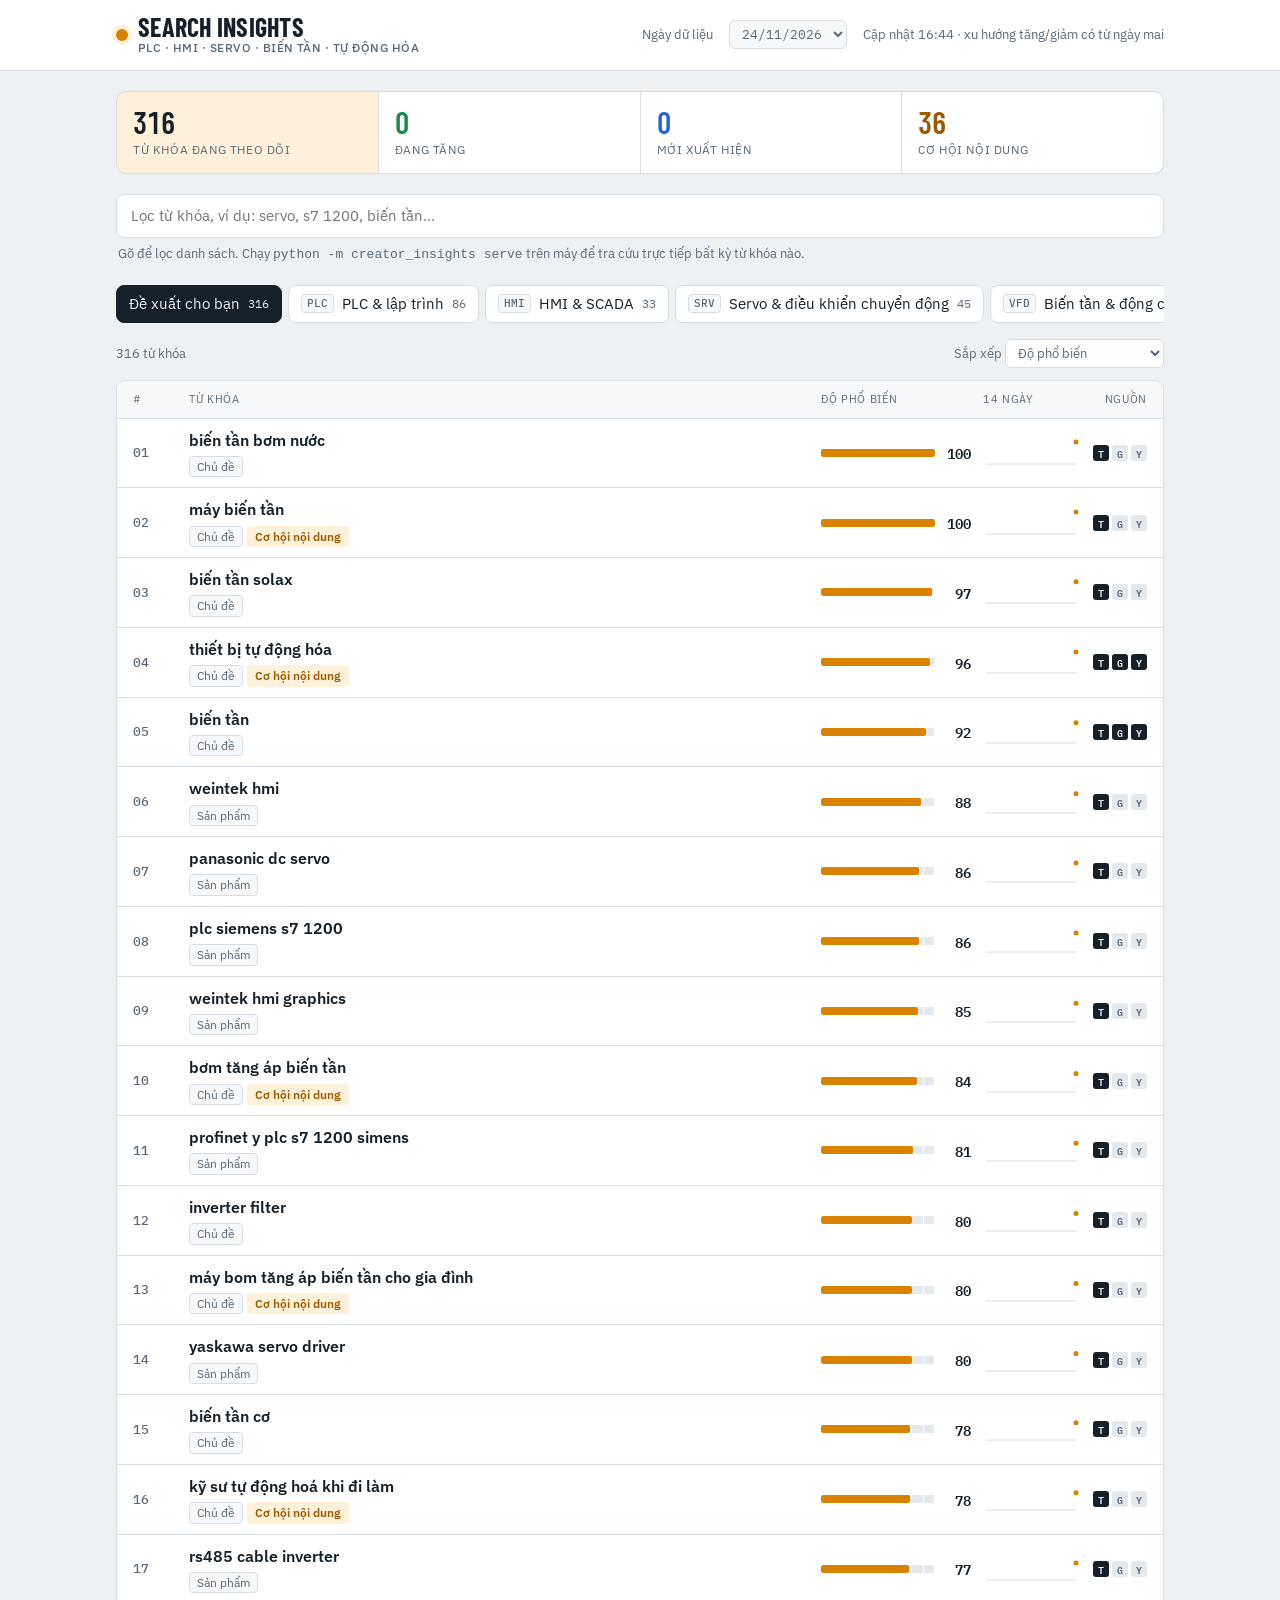
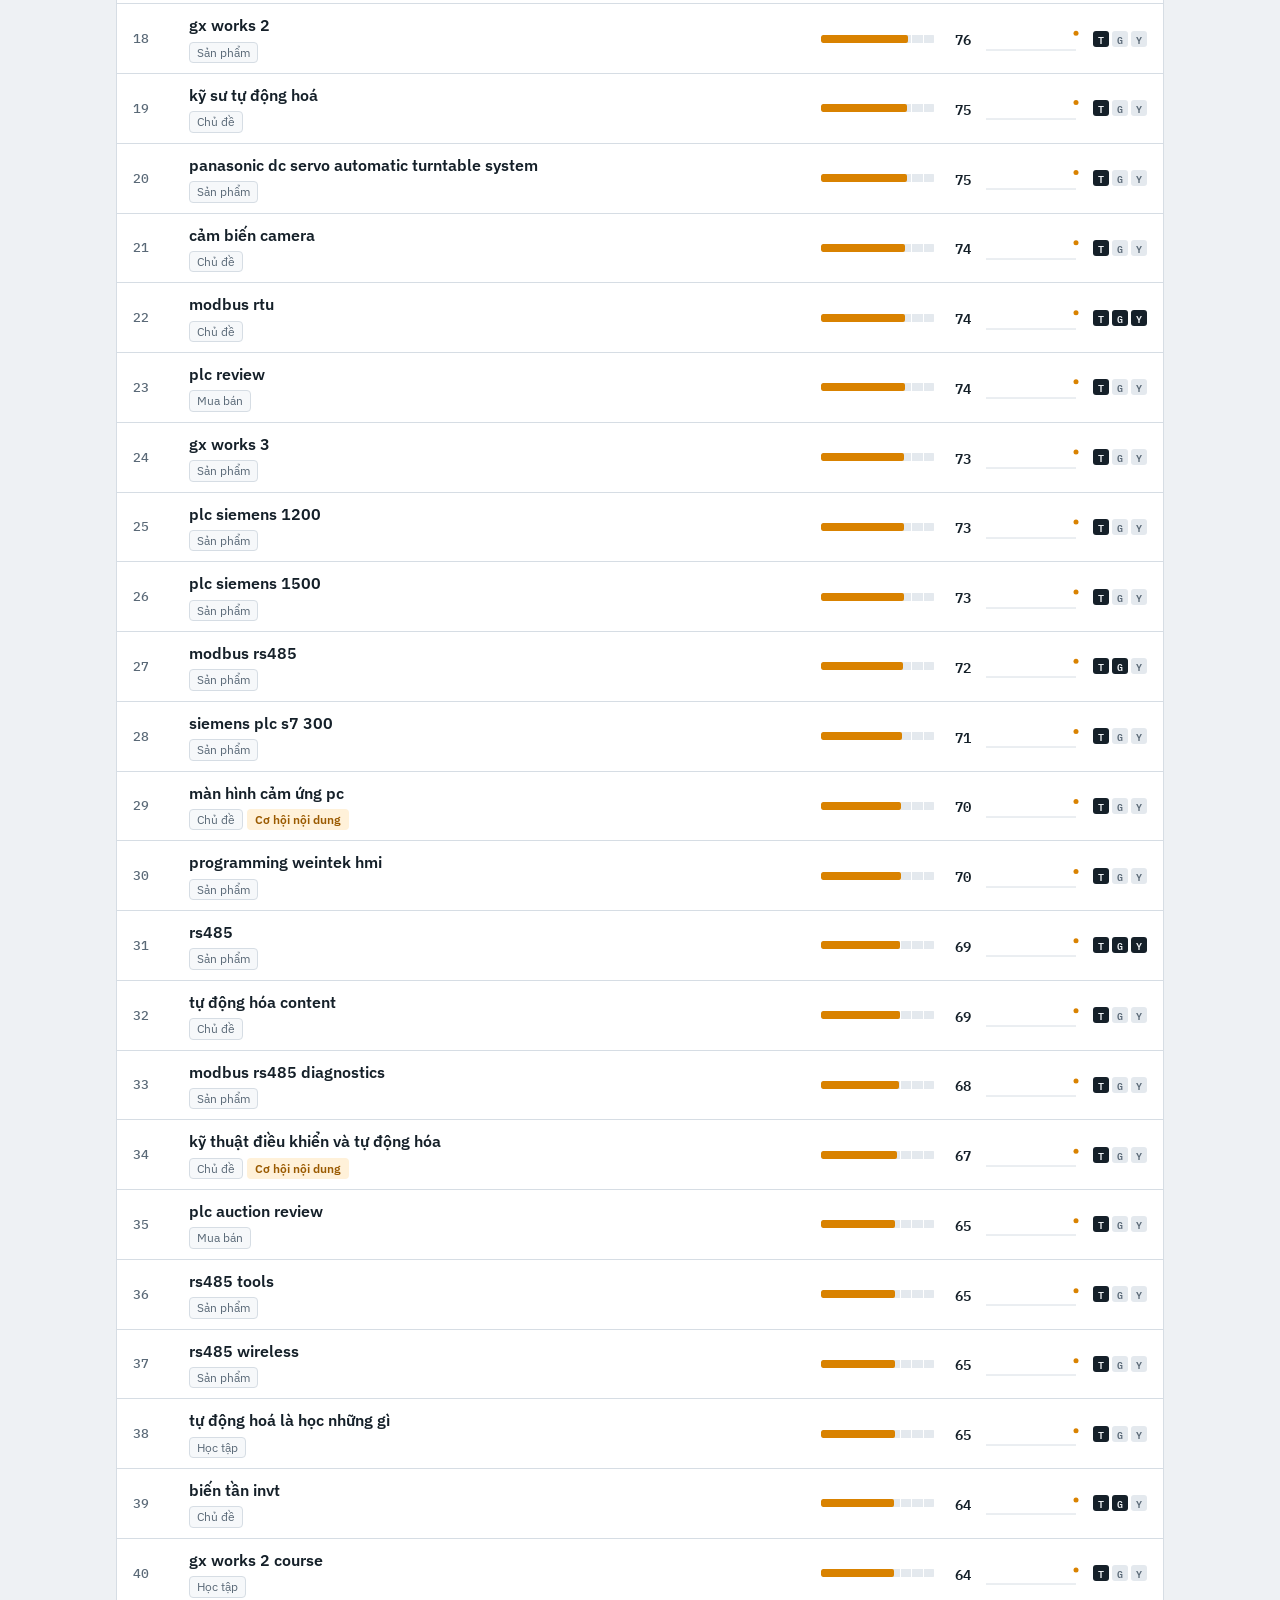
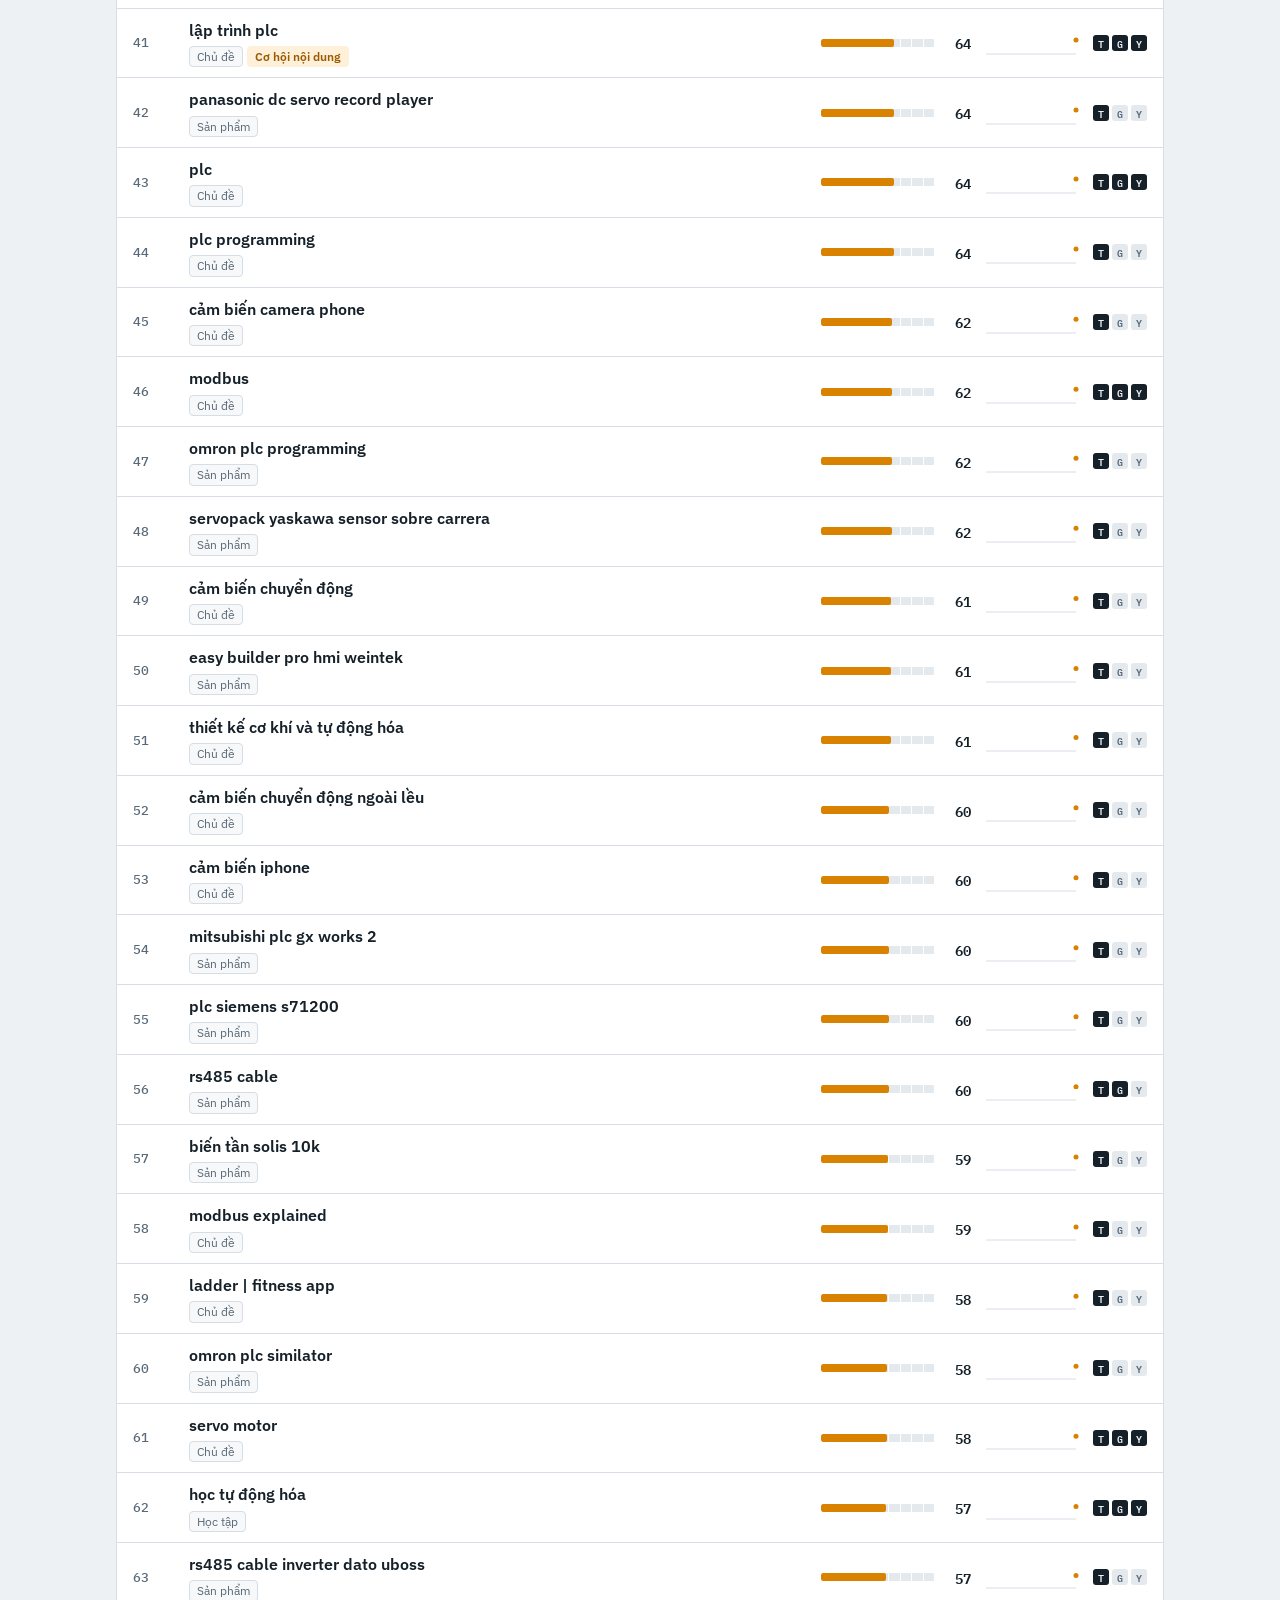
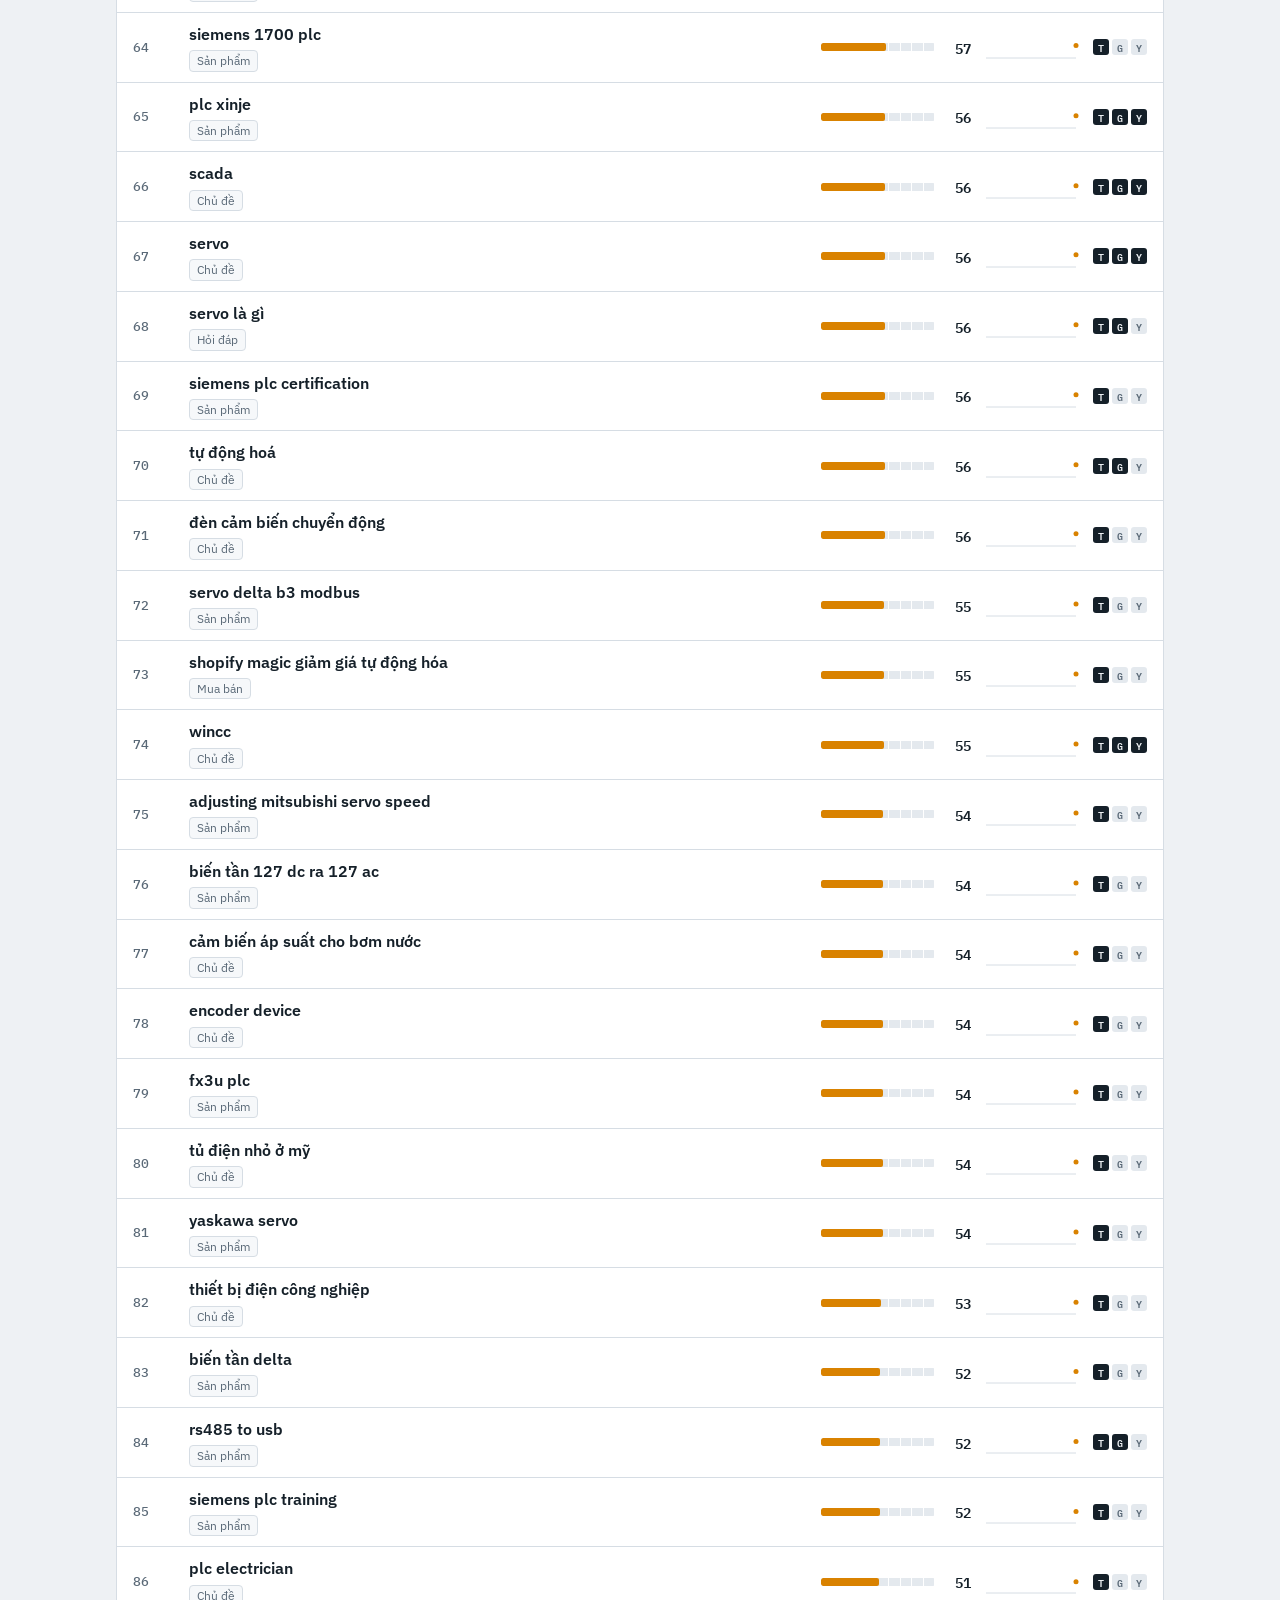
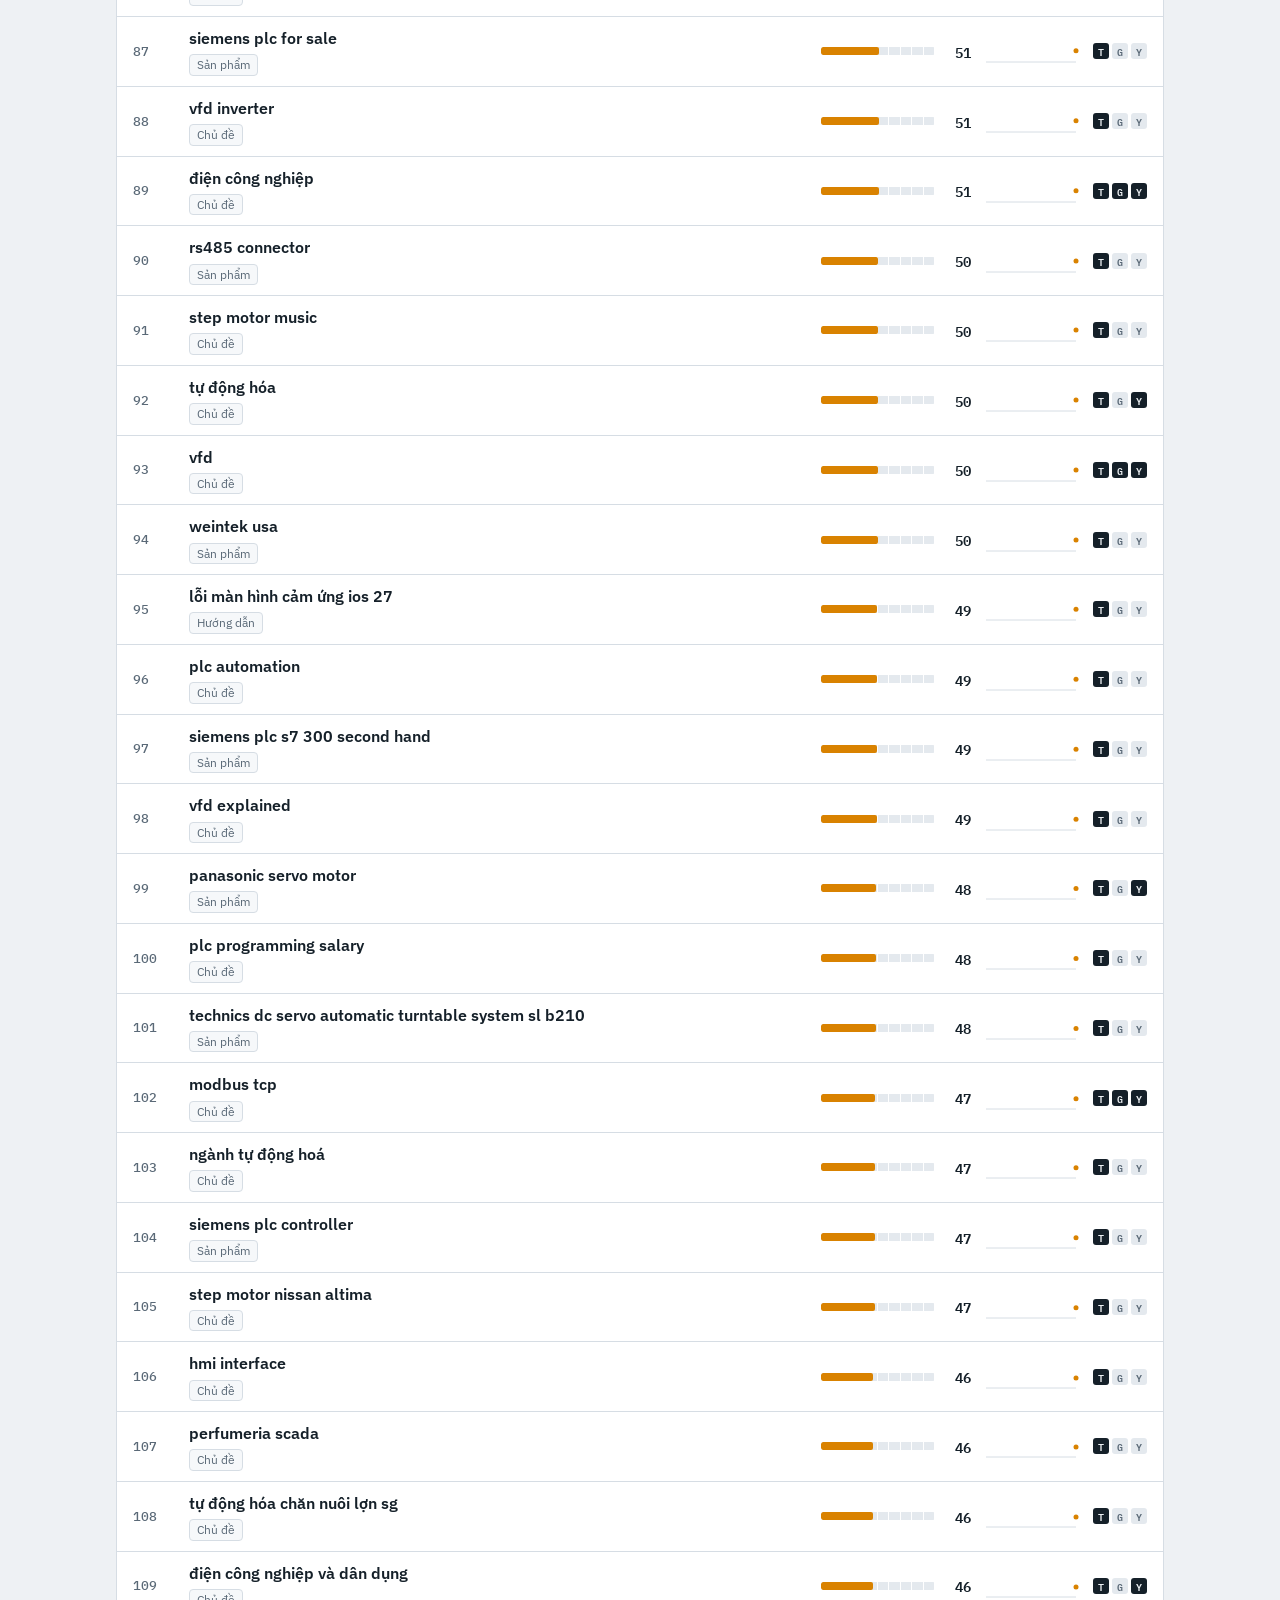
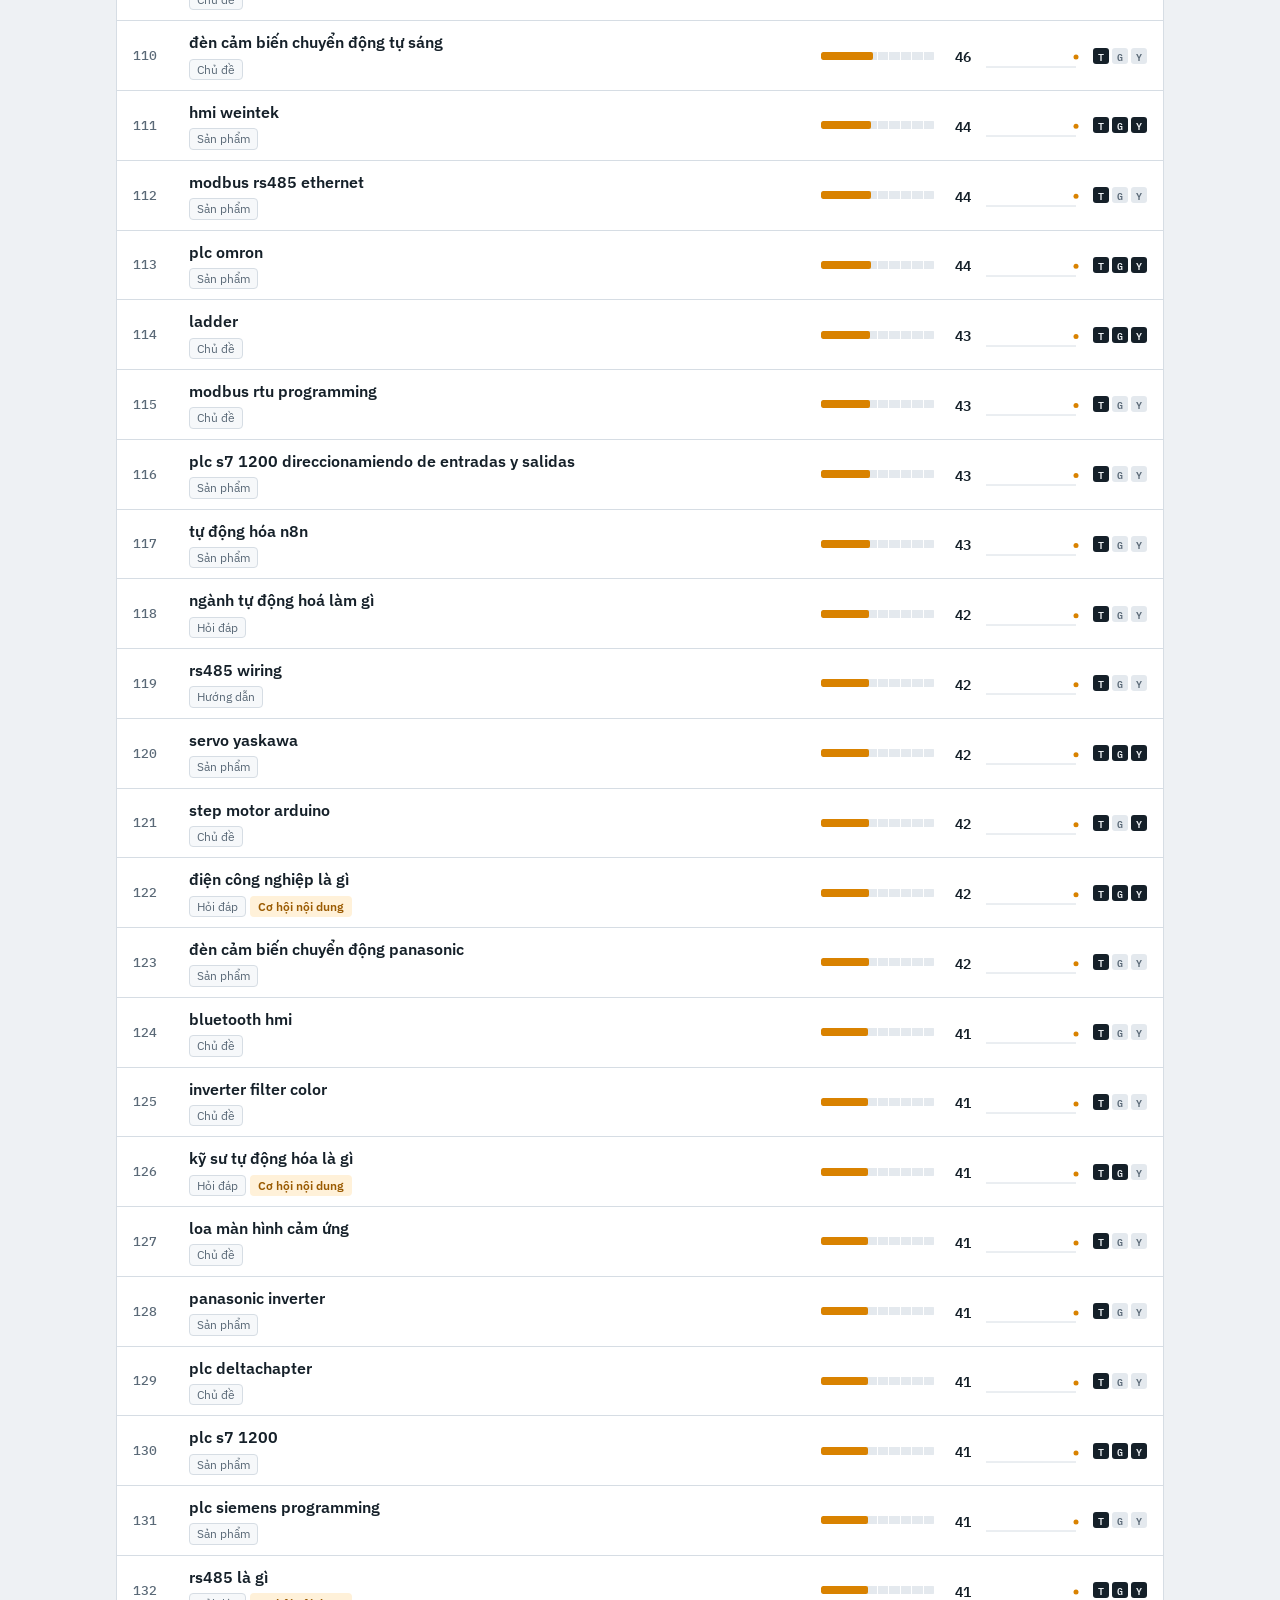
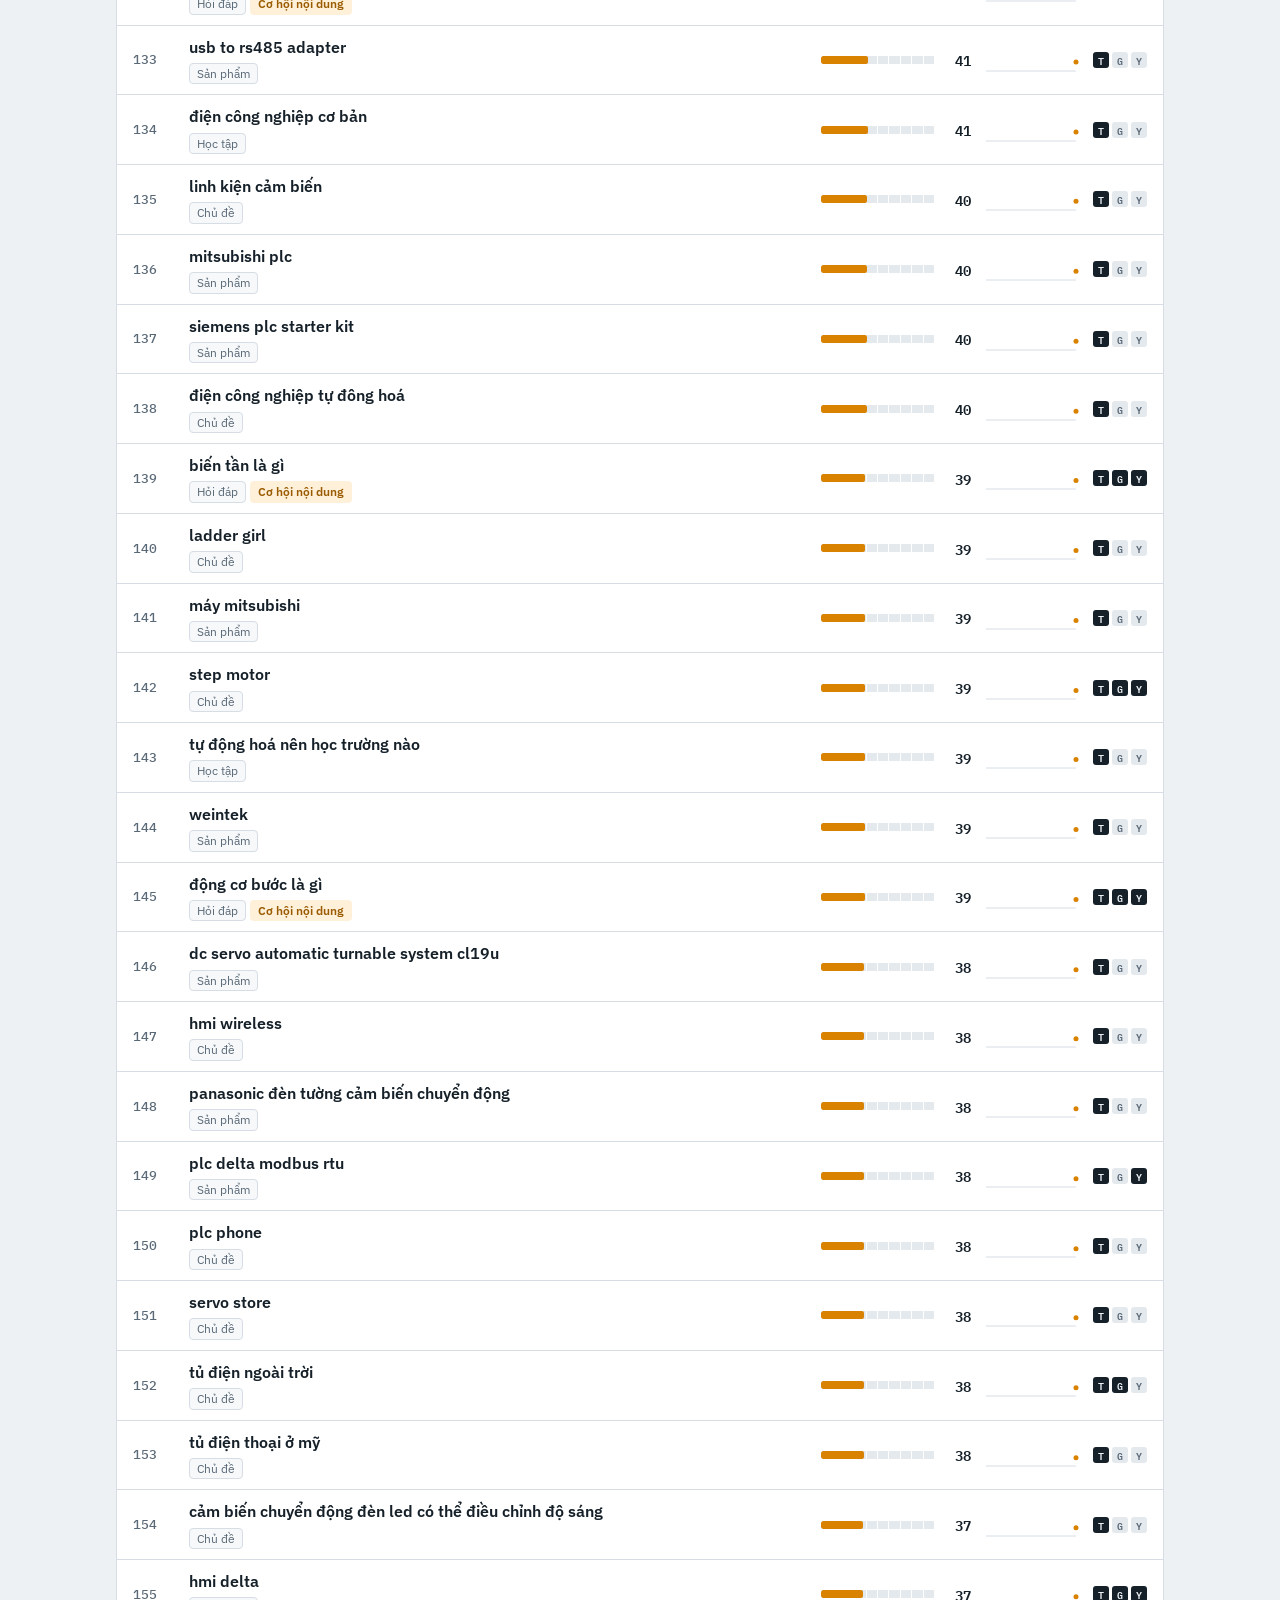
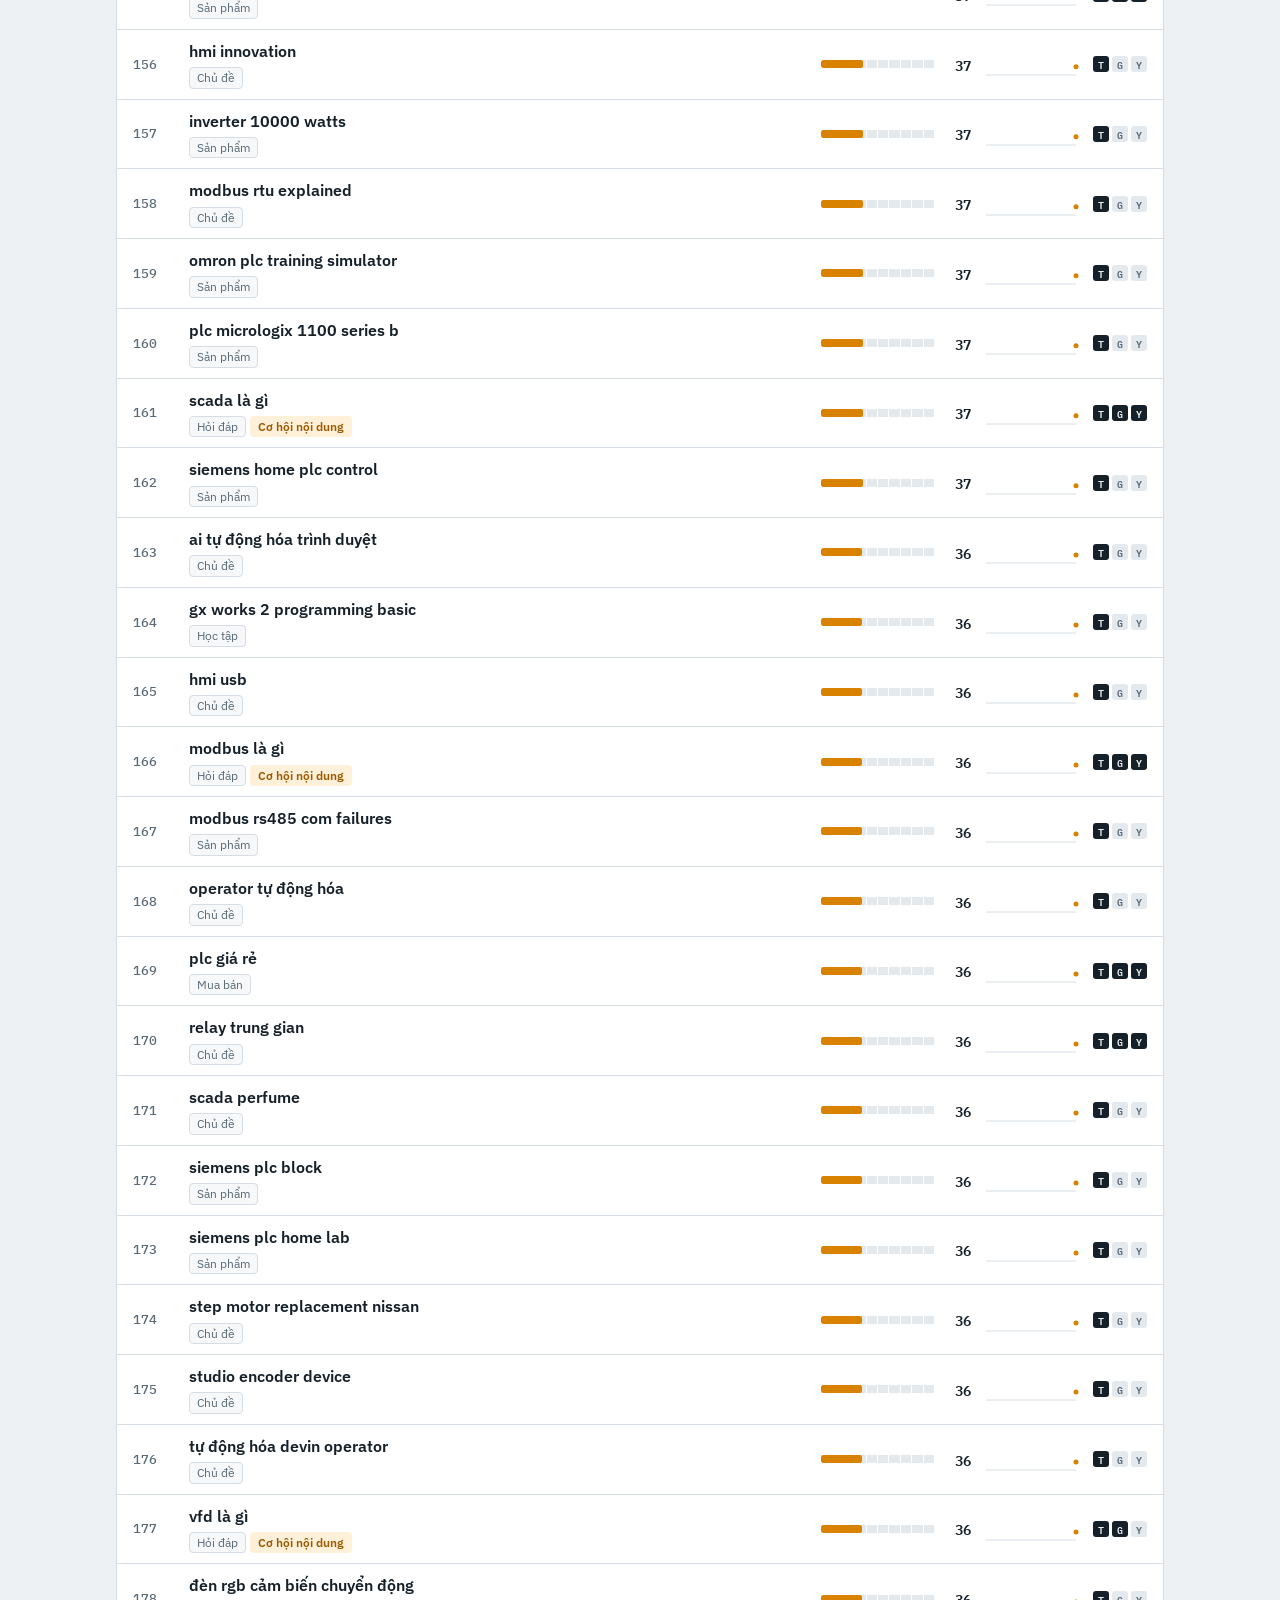
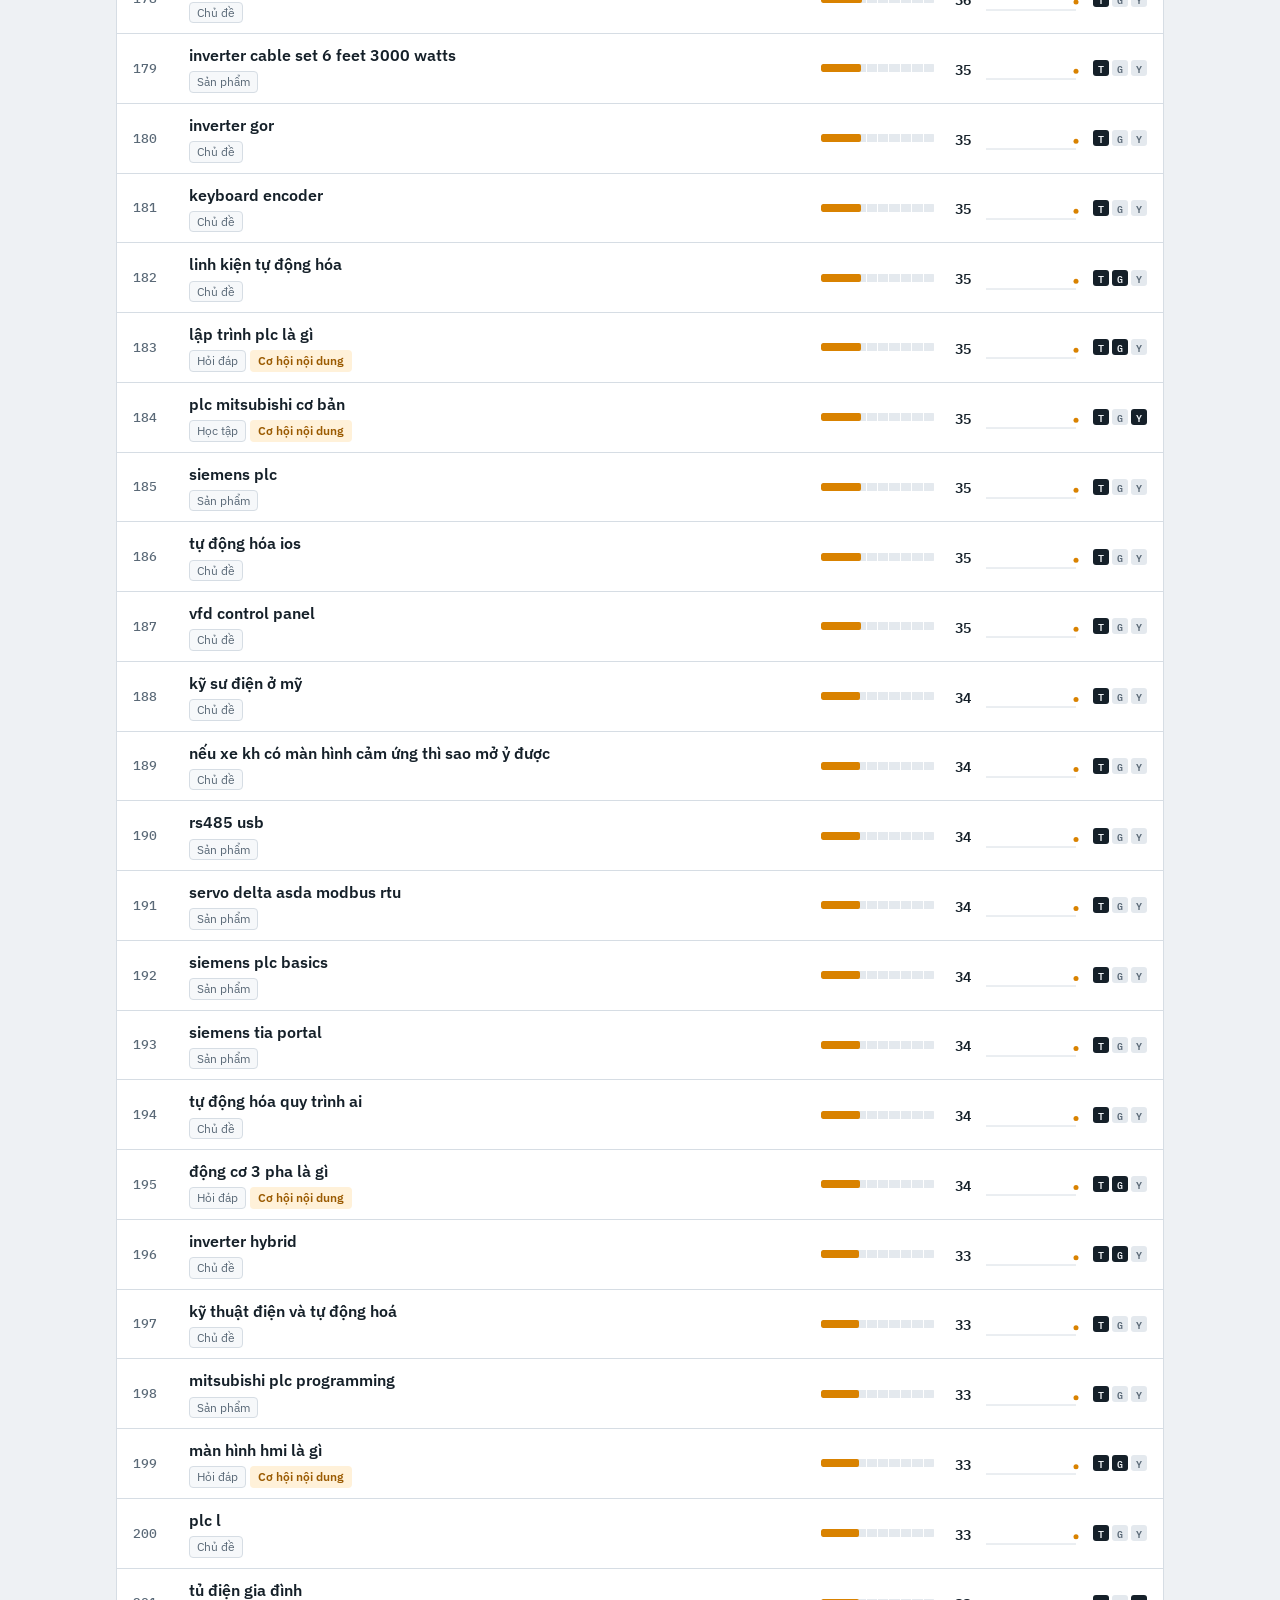
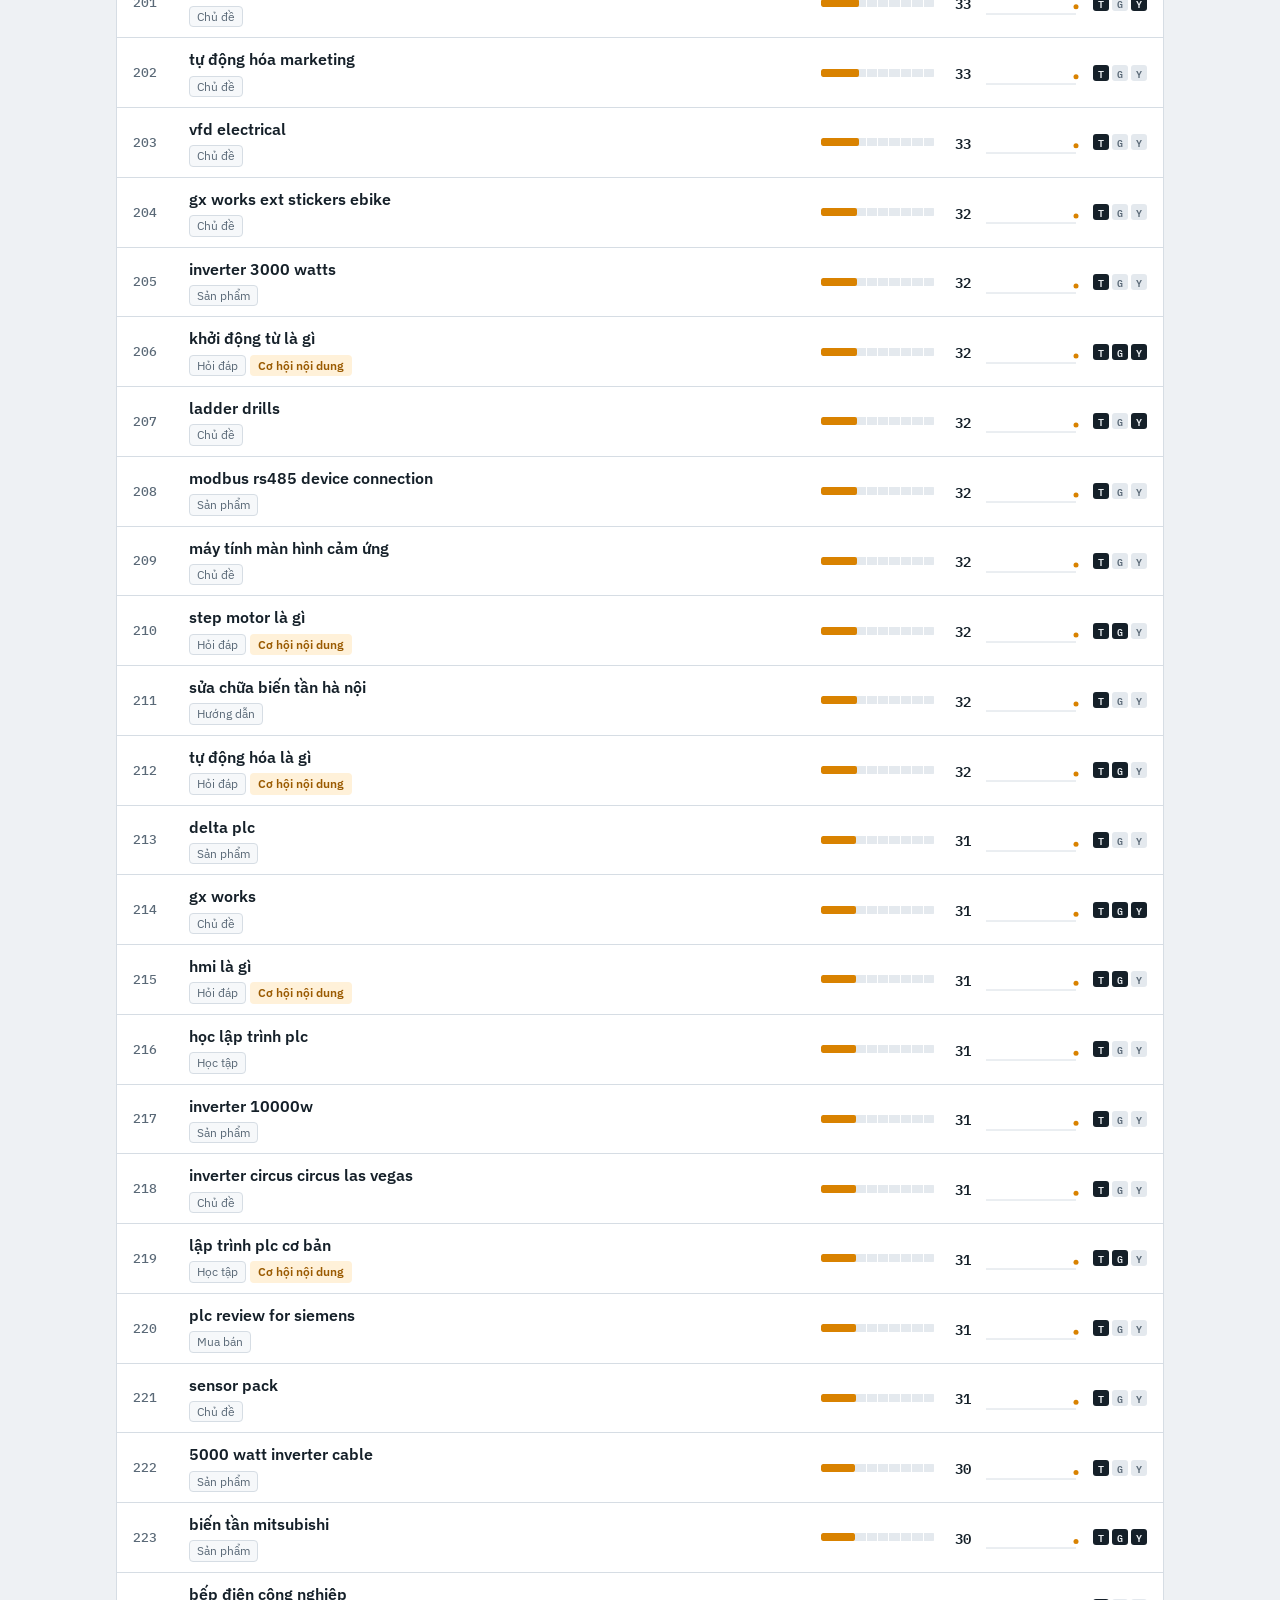
==== insights/index.html @ b73055c9 "Add daily TikTok Search Insights app for automation topics Collects TikTok, Google and YouTube searc" ====
<!doctype html>
<html lang="vi">
<head>
<meta charset="utf-8">
<meta name="viewport" content="width=device-width, initial-scale=1, viewport-fit=cover">
<title>Search Insights Tự động hóa</title>
<meta name="description" content="Từ khóa đang được tìm nhiều trên TikTok về PLC, HMI, servo, biến tần và tự động hóa — cập nhật mỗi ngày.">
<link rel="preconnect" href="https://fonts.googleapis.com">
<link rel="preconnect" href="https://fonts.gstatic.com" crossorigin>
<link rel="stylesheet" href="https://fonts.googleapis.com/css2?family=Barlow+Condensed:wght@500;600;700&family=IBM+Plex+Mono:wght@400;500&family=IBM+Plex+Sans:wght@400;500;600&display=swap">
<style>
/* Layout: bảng điều khiển kiểu HMI — thanh trạng thái, tab nhóm như địa chỉ I/O, danh sách từ khóa có thanh đo 0–100. */
:root {
  --bg: #eef1f4;
  --surface: #ffffff;
  --surface-2: #f6f8fa;
  --fg: #152029;
  --muted: #5a6977;
  --line: #d6dde4;
  --accent: #d98200;
  --accent-ink: #9a5a00;
  --accent-soft: #fff1d9;
  --up: #1c8a4b;
  --up-soft: #e1f4e8;
  --down: #be3f2b;
  --down-soft: #fbe6e2;
  --new: #2a64cf;
  --new-soft: #e3ecfc;
  --bar-track: #e4e9ee;
  --font-display: "Barlow Condensed", "Arial Narrow", "Roboto Condensed", sans-serif;
  --font-body: "IBM Plex Sans", "Segoe UI", Roboto, Arial, sans-serif;
  --font-mono: "IBM Plex Mono", ui-monospace, Consolas, monospace;
  color-scheme: light;
}
@media (prefers-color-scheme: dark) {
  :root:not([data-theme="light"]) {
    --bg: #0e141a; --surface: #151d25; --surface-2: #1a242e; --fg: #e4ebf1; --muted: #8b9aa8; --line: #26323d;
    --accent: #f2a632; --accent-ink: #f7bd62; --accent-soft: #33260f;
    --up: #45c27e; --up-soft: #143222; --down: #ee7b66; --down-soft: #3a1c17; --new: #79a6ff; --new-soft: #17264a;
    --bar-track: #222d38; color-scheme: dark;
  }
}
:root[data-theme="dark"] {
  --bg: #0e141a; --surface: #151d25; --surface-2: #1a242e; --fg: #e4ebf1; --muted: #8b9aa8; --line: #26323d;
  --accent: #f2a632; --accent-ink: #f7bd62; --accent-soft: #33260f;
  --up: #45c27e; --up-soft: #143222; --down: #ee7b66; --down-soft: #3a1c17; --new: #79a6ff; --new-soft: #17264a;
  --bar-track: #222d38; color-scheme: dark;
}
* { box-sizing: border-box; }
html { -webkit-text-size-adjust: 100%; }
body {
  margin: 0; background: var(--bg); color: var(--fg);
  font: 15px/1.5 var(--font-body);
}
a { color: inherit; }
button, input, select { font: inherit; color: inherit; }
:focus-visible { outline: 2px solid var(--accent); outline-offset: 2px; }
.wrap {
  max-width: 1080px; margin: 0 auto;
  padding-left: max(16px, env(safe-area-inset-left, 0px));
  padding-right: max(16px, env(safe-area-inset-right, 0px));
}

/* Thanh trạng thái */
.status { background: var(--surface); border-bottom: 1px solid var(--line); }
.status .wrap { display: flex; flex-wrap: wrap; align-items: center; gap: 12px 24px; padding-block: 14px; }
.brand { display: flex; align-items: center; gap: 10px; margin-right: auto; min-width: 0; }
.lamp { width: 12px; height: 12px; border-radius: 50%; background: var(--accent); box-shadow: 0 0 0 4px var(--accent-soft); flex: none; }
.lamp.off { background: var(--muted); box-shadow: 0 0 0 4px var(--bar-track); }
.brand h1 { margin: 0; font: 700 26px/1 var(--font-display); letter-spacing: .01em; text-transform: uppercase; }
.brand small { display: block; font: 500 12px/1.3 var(--font-body); color: var(--muted); letter-spacing: .04em; text-transform: uppercase; }
.meta { display: flex; flex-wrap: wrap; gap: 8px 16px; align-items: center; font-size: 13px; color: var(--muted); }
.meta select { background: var(--surface-2); border: 1px solid var(--line); border-radius: 6px; padding: 4px 8px; font-family: var(--font-mono); font-size: 13px; }

/* Tóm tắt */
.summary { display: grid; grid-template-columns: repeat(4, minmax(0, 1fr)); gap: 1px; background: var(--line); border: 1px solid var(--line); border-radius: 10px; overflow: hidden; margin-top: 20px; }
.sum { background: var(--surface); padding: 14px 16px; display: flex; flex-direction: column; gap: 2px; text-align: left; border: 0; cursor: pointer; }
.sum:hover { background: var(--surface-2); }
.sum[aria-pressed="true"] { background: var(--accent-soft); }
.sum b { font: 600 30px/1.1 var(--font-display); font-variant-numeric: tabular-nums; }
.sum span { font-size: 12px; color: var(--muted); text-transform: uppercase; letter-spacing: .05em; }
.sum.up b { color: var(--up); } .sum.new b { color: var(--new); } .sum.opp b { color: var(--accent-ink); }

/* Tìm kiếm */
.searchbar { display: flex; gap: 8px; margin-top: 20px; }
.searchbar input { flex: 1; min-width: 0; background: var(--surface); border: 1px solid var(--line); border-radius: 8px; padding: 10px 14px; }
.searchbar button { border: 1px solid var(--accent); background: var(--accent); color: #1b1203; font-weight: 600; border-radius: 8px; padding: 0 16px; cursor: pointer; white-space: nowrap; }
.searchbar button[hidden] { display: none; }
.hint { font-size: 13px; color: var(--muted); margin: 6px 2px 0; }

/* Tab nhóm */
.tabs { display: flex; gap: 6px; overflow-x: auto; margin-top: 20px; padding-bottom: 4px; scrollbar-width: thin; }
.tab { flex: none; display: flex; align-items: center; gap: 8px; border: 1px solid var(--line); background: var(--surface); border-radius: 8px; padding: 7px 12px; cursor: pointer; white-space: nowrap; }
.tab code { font: 500 11px/1 var(--font-mono); color: var(--muted); background: var(--surface-2); border: 1px solid var(--line); border-radius: 4px; padding: 3px 5px; }
.tab em { font-style: normal; font-family: var(--font-mono); font-size: 12px; color: var(--muted); }
.tab[aria-selected="true"] { border-color: var(--fg); background: var(--fg); color: var(--bg); }
.tab[aria-selected="true"] code { background: transparent; color: var(--bg); border-color: color-mix(in srgb, var(--bg) 40%, transparent); }
.tab[aria-selected="true"] em { color: var(--bg); }
.tools { display: flex; flex-wrap: wrap; gap: 8px; align-items: center; justify-content: space-between; margin-top: 12px; font-size: 13px; color: var(--muted); }
.tools select { background: var(--surface); border: 1px solid var(--line); border-radius: 6px; padding: 4px 8px; }

/* Danh sách */
.list { margin-top: 12px; background: var(--surface); border: 1px solid var(--line); border-radius: 10px; overflow: hidden; }
.head, .row-main { display: grid; grid-template-columns: 44px minmax(0, 1fr) 150px 96px 56px; gap: 12px; align-items: center; padding: 10px 16px; }
.head { font-size: 11px; text-transform: uppercase; letter-spacing: .06em; color: var(--muted); background: var(--surface-2); border-bottom: 1px solid var(--line); }
.row + .row { border-top: 1px solid var(--line); }
.row-main { cursor: pointer; width: 100%; background: none; border: 0; text-align: left; }
.row-main:hover { background: var(--surface-2); }
.rank { font: 500 13px var(--font-mono); color: var(--muted); font-variant-numeric: tabular-nums; }
.kw { min-width: 0; display: flex; flex-direction: column; gap: 4px; }
.kw strong { font-weight: 600; font-size: 15.5px; overflow-wrap: anywhere; }
.chips { display: flex; flex-wrap: wrap; gap: 4px; }
.chip { font-size: 11.5px; line-height: 1; padding: 4px 7px; border-radius: 4px; background: var(--surface-2); border: 1px solid var(--line); color: var(--muted); white-space: nowrap; }
.chip.up { background: var(--up-soft); color: var(--up); border-color: transparent; }
.chip.down { background: var(--down-soft); color: var(--down); border-color: transparent; }
.chip.new { background: var(--new-soft); color: var(--new); border-color: transparent; }
.chip.opp { background: var(--accent-soft); color: var(--accent-ink); border-color: transparent; font-weight: 600; }
.chip.hot { background: var(--down-soft); color: var(--down); border-color: transparent; font-weight: 600; }
.gauge { display: flex; align-items: center; gap: 8px; }
.gauge .bar { flex: 1; height: 8px; background: var(--bar-track); border-radius: 2px; position: relative; overflow: hidden;
  background-image: repeating-linear-gradient(90deg, transparent 0 calc(10% - 1px), var(--surface) calc(10% - 1px) 10%); }
.gauge .fill { position: absolute; inset: 0 auto 0 0; background: var(--accent); border-radius: 2px; }
.gauge b { font: 600 14px var(--font-mono); width: 28px; text-align: right; font-variant-numeric: tabular-nums; }
.spark { width: 96px; height: 28px; display: block; }
.spark .area { fill: var(--accent-soft); } .spark .line { fill: none; stroke: var(--accent); stroke-width: 1.5; }
.spark .dot { fill: var(--accent); } .spark .base { stroke: var(--line); stroke-width: 1; }
.srcs { display: flex; gap: 3px; justify-content: flex-end; }
.src { font: 600 10px/1 var(--font-mono); width: 16px; height: 16px; display: grid; place-items: center; border-radius: 3px; background: var(--bar-track); color: var(--muted); }
.src.on { background: var(--fg); color: var(--bg); }

.detail { padding: 4px 16px 18px 72px; display: grid; grid-template-columns: repeat(3, minmax(0, 1fr)); gap: 20px; }
.detail h3 { margin: 0 0 8px; font: 600 13px/1.2 var(--font-display); letter-spacing: .08em; text-transform: uppercase; color: var(--muted); }
.detail ul { margin: 0; padding: 0; list-style: none; display: flex; flex-direction: column; gap: 6px; }
.detail li { font-size: 14px; }
.idea { display: flex; gap: 8px; align-items: flex-start; }
.idea span { flex: 1; min-width: 0; }
.mini { border: 1px solid var(--line); background: var(--surface); border-radius: 5px; font-size: 12px; padding: 2px 8px; cursor: pointer; white-space: nowrap; }
.mini:hover { border-color: var(--accent); }
.rel { border: 0; background: none; padding: 0; cursor: pointer; text-align: left; text-decoration: underline; text-decoration-color: var(--line); text-underline-offset: 3px; }
.rel:hover { text-decoration-color: var(--accent); }
.tags { display: flex; flex-wrap: wrap; gap: 6px; margin-bottom: 10px; font-family: var(--font-mono); font-size: 13px; }
.note { font-size: 13px; color: var(--muted); }
.note.opp { color: var(--accent-ink); }
.actions { display: flex; flex-wrap: wrap; gap: 8px; margin-top: 12px; }
.btn { display: inline-flex; align-items: center; gap: 6px; border: 1px solid var(--fg); background: var(--fg); color: var(--bg); border-radius: 6px; padding: 6px 12px; font-size: 13px; font-weight: 600; text-decoration: none; cursor: pointer; }
.btn.ghost { background: transparent; color: var(--fg); border-color: var(--line); }

.empty { padding: 40px 16px; text-align: center; color: var(--muted); }
.banner { margin-top: 16px; padding: 10px 14px; border-radius: 8px; background: var(--accent-soft); color: var(--accent-ink); font-size: 14px; display: flex; gap: 12px; align-items: center; justify-content: space-between; flex-wrap: wrap; }
footer { margin: 28px 0 40px; font-size: 13px; color: var(--muted); max-width: 72ch; }
footer p { margin: 0 0 8px; }
.toast { position: fixed; left: 50%; bottom: calc(20px + env(safe-area-inset-bottom, 0px)); transform: translateX(-50%); background: var(--fg); color: var(--bg); padding: 8px 14px; border-radius: 6px; font-size: 14px; opacity: 0; transition: opacity .2s; pointer-events: none; }
.toast.show { opacity: 1; }

@media (max-width: 760px) {
  .summary { grid-template-columns: repeat(2, minmax(0, 1fr)); }
  .head { display: none; }
  .row-main { grid-template-columns: 32px minmax(0, 1fr) 72px; grid-template-areas: "r k k" "r g s"; row-gap: 8px; }
  .rank { grid-area: r; align-self: start; padding-top: 2px; }
  .kw { grid-area: k; } .gauge { grid-area: g; } .sparkcell { grid-area: s; } .srcs { display: none; }
  .spark { width: 72px; }
  .detail { grid-template-columns: minmax(0, 1fr); padding-left: 16px; }
}
@media (prefers-reduced-motion: reduce) { .toast { transition: none; } }
</style>
</head>
<body>
<header class="status">
  <div class="wrap">
    <div class="brand">
      <span class="lamp" id="lamp"></span>
      <div>
        <h1>Search Insights</h1>
        <small>PLC · HMI · Servo · Biến tần · Tự động hóa</small>
      </div>
    </div>
    <div class="meta">
      <label for="dateSel">Ngày dữ liệu</label>
      <select id="dateSel"></select>
      <span id="genAt"></span>
    </div>
  </div>
</header>

<main class="wrap">
  <div class="summary" id="summary">
    <button class="sum" data-filter="all" aria-pressed="true"><b id="nAll">–</b><span>Từ khóa đang theo dõi</span></button>
    <button class="sum up" data-filter="rising" aria-pressed="false"><b id="nUp">–</b><span>Đang tăng</span></button>
    <button class="sum new" data-filter="new" aria-pressed="false"><b id="nNew">–</b><span>Mới xuất hiện</span></button>
    <button class="sum opp" data-filter="opp" aria-pressed="false"><b id="nOpp">–</b><span>Cơ hội nội dung</span></button>
  </div>

  <form class="searchbar" id="searchForm" role="search">
    <input id="q" type="search" placeholder="Lọc từ khóa, ví dụ: servo, s7 1200, biến tần…" autocomplete="off" aria-label="Tìm từ khóa">
    <button id="liveBtn" type="submit" hidden>Tra cứu trực tiếp</button>
  </form>
  <p class="hint" id="hint">Gõ để lọc danh sách. Chạy <code>python -m creator_insights serve</code> trên máy để tra cứu trực tiếp bất kỳ từ khóa nào.</p>

  <div id="banner"></div>

  <nav class="tabs" id="tabs" role="tablist" aria-label="Nhóm chủ đề"></nav>
  <div class="tools">
    <span id="count"></span>
    <label>Sắp xếp
      <select id="sortSel">
        <option value="pop">Độ phổ biến</option>
        <option value="delta">Mức tăng</option>
        <option value="opp">Cơ hội nội dung trước</option>
      </select>
    </label>
  </div>

  <section class="list" aria-live="polite">
    <div class="head"><span>#</span><span>Từ khóa</span><span>Độ phổ biến</span><span>14 ngày</span><span style="text-align:right">Nguồn</span></div>
    <div id="rows"><div class="empty">Đang tải dữ liệu…</div></div>
  </section>

  <footer>
    <p><b>Độ phổ biến</b> là điểm tương đối 0–100, tính từ thứ hạng của từ khóa trong gợi ý tìm kiếm của TikTok (T), Google (G) và YouTube (Y) tại Việt Nam. Đây không phải số lượt tìm kiếm thật.</p>
    <p><b>Cơ hội nội dung</b> là ước tính: từ khóa có người tìm nhưng TikTok còn ít nội dung hoặc ít tìm kiếm liên quan.</p>
    <p>Dữ liệu tự cập nhật mỗi sáng. Sửa danh sách chủ đề trong <code>creator_insights/config.json</code>.</p>
  </footer>
</main>
<div class="toast" id="toast" role="status"></div>

<script>
(() => {
  const CAT_CODE = { plc: "PLC", hmi: "HMI", servo: "SRV", drive: "VFD", knowledge: "KTH", sales: "BÁN" };
  const TREND = {
    rising: d => ({ cls: "up", text: `▲ Đang tăng +${d}` }),
    falling: d => ({ cls: "down", text: `▼ Giảm ${d}` }),
    new: () => ({ cls: "new", text: "Mới" }),
    stable: () => null,
    baseline: () => null,
  };
  const state = { data: null, cat: "all", filter: "all", sort: "pop", q: "", open: new Set(), live: false, lookup: null };
  const $ = id => document.getElementById(id);
  const esc = s => String(s).replace(/[&<>"']/g, c => ({ "&": "&amp;", "<": "&lt;", ">": "&gt;", '"': "&quot;", "'": "&#39;" }[c]));
  const fold = s => s.toLowerCase().normalize("NFD").replace(/[̀-ͯ]/g, "").replace(/đ/g, "d");

  function store(k, v) { try { v === undefined ? (v = localStorage.getItem(k)) : localStorage.setItem(k, v); return v; } catch { return null; } }

  async function getJSON(url) {
    const r = await fetch(url, { cache: "no-cache" });
    if (!r.ok) throw new Error(`${r.status} ${url}`);
    return r.json();
  }

  async function init() {
    state.cat = store("csi.cat") || "all";
    state.sort = store("csi.sort") || "pop";
    $("sortSel").value = state.sort;
    try {
      const idx = await getJSON("data/index.json").catch(() => ({ dates: [] }));
      const data = await getJSON("data/latest.json");
      const dates = idx.dates.length ? idx.dates : [data.date];
      $("dateSel").innerHTML = dates.map(d => `<option value="${esc(d)}">${esc(fmtDate(d))}</option>`).join("");
      $("dateSel").value = data.date;
      load(data);
    } catch (e) {
      $("rows").innerHTML = `<div class="empty">Chưa có dữ liệu. Chạy <code>python -m creator_insights collect</code> để tạo báo cáo đầu tiên.</div>`;
      $("lamp").classList.add("off");
    }
    fetch("api/ping").then(r => r.ok && r.json()).then(j => { if (j && j.ok) enableLive(); }).catch(() => {});
  }

  function enableLive() {
    state.live = true;
    $("liveBtn").hidden = false;
    $("hint").textContent = "Gõ để lọc danh sách, hoặc bấm “Tra cứu trực tiếp” để hỏi TikTok, Google và YouTube ngay bây giờ.";
  }

  function fmtDate(d) { const [y, m, dd] = d.split("-"); return `${dd}/${m}/${y}`; }

  function load(data) {
    state.data = data; state.open.clear();
    const kws = data.keywords;
    $("nAll").textContent = kws.length;
    $("nUp").textContent = kws.filter(k => k.trend.status === "rising").length;
    $("nNew").textContent = kws.filter(k => k.trend.status === "new").length;
    $("nOpp").textContent = kws.filter(k => k.opportunity).length;
    const t = new Date(data.generated_at);
    $("genAt").textContent = isNaN(t) ? "" : `Cập nhật ${t.toLocaleTimeString("vi-VN", { hour: "2-digit", minute: "2-digit" })} · ${data.stats.history_days ? `so với ${data.stats.history_days} ngày trước` : "xu hướng tăng/giảm có từ ngày mai"}`;
    if (!data.categories.some(c => c.id === state.cat)) state.cat = "all";
    renderTabs(); render();
  }

  function renderTabs() {
    const cats = [{ id: "all", name: "Đề xuất cho bạn", count: state.data.keywords.length }, ...state.data.categories];
    $("tabs").innerHTML = cats.map(c => `
      <button class="tab" role="tab" data-cat="${esc(c.id)}" aria-selected="${c.id === state.cat}">
        ${c.id !== "all" ? `<code>${esc(CAT_CODE[c.id] || c.id.toUpperCase().slice(0, 3))}</code>` : ""}${esc(c.name)} <em>${c.count}</em>
      </button>`).join("");
  }

  function visible() {
    const src = state.lookup ? state.lookup.keywords : state.data.keywords;
    let list = src.filter(k =>
      (state.lookup || state.cat === "all" || k.categories.includes(state.cat)) &&
      (state.filter === "all" || (state.filter === "opp" ? k.opportunity : k.trend.status === state.filter)) &&
      (!state.q || fold(k.keyword).includes(fold(state.q))));
    const by = {
      pop: (a, b) => b.popularity - a.popularity,
      delta: (a, b) => b.trend.delta - a.trend.delta || b.popularity - a.popularity,
      opp: (a, b) => (b.opportunity - a.opportunity) || b.popularity - a.popularity,
    }[state.sort];
    return list.slice().sort(by);
  }

  function spark(series) {
    const W = 96, H = 28, P = 3;
    if (!series || series.length < 2) {
      return `<svg class="spark" viewBox="0 0 ${W} ${H}" role="img" aria-label="Chưa đủ dữ liệu"><line class="base" x1="${P}" y1="${H - P}" x2="${W - P}" y2="${H - P}"/><circle class="dot" cx="${W - P}" cy="${H - P - (series && series[0] ? series[0].value / 100 * (H - 2 * P) : 0)}" r="2.5"/></svg>`;
    }
    const n = series.length, x = i => P + i * (W - 2 * P) / (n - 1), y = v => H - P - v / 100 * (H - 2 * P);
    const pts = series.map((s, i) => `${x(i).toFixed(1)},${y(s.value).toFixed(1)}`);
    const last = series[n - 1];
    return `<svg class="spark" viewBox="0 0 ${W} ${H}" role="img" aria-label="Độ phổ biến ${n} ngày gần nhất, hôm nay ${last.value}">
      <line class="base" x1="${P}" y1="${H - P}" x2="${W - P}" y2="${H - P}"/>
      <polygon class="area" points="${x(0)},${H - P} ${pts.join(" ")} ${x(n - 1)},${H - P}"/>
      <polyline class="line" points="${pts.join(" ")}"/>
      <circle class="dot" cx="${x(n - 1)}" cy="${y(last.value)}" r="2.5"/></svg>`;
  }

  function chips(k) {
    const out = [`<span class="chip">${esc(k.intent_label)}</span>`];
    const t = (TREND[k.trend.status] || (() => null))(Math.abs(k.trend.delta));
    if (t) out.push(`<span class="chip ${t.cls}">${t.text}</span>`);
    if (k.hot > 0 || k.time_sensitive) out.push(`<span class="chip hot">Hot trên TikTok</span>`);
    if (k.opportunity) out.push(`<span class="chip opp">Cơ hội nội dung</span>`);
    return out.join("");
  }

  function detail(k) {
    const rel = k.related.length
      ? `<ul>${k.related.map(r => `<li><button class="rel" data-rel="${esc(r)}">${esc(r)}</button></li>`).join("")}</ul>`
      : `<p class="note">TikTok chưa trả về tìm kiếm liên quan cho từ khóa này.</p>`;
    const src = Object.entries(k.sources).map(([s, n]) => `${{ tiktok: "TikTok", google: "Google", youtube: "YouTube" }[s] || s} ×${n}`).join(", ");
    return `<div class="detail">
      <div><h3>Tìm kiếm liên quan</h3>${rel}</div>
      <div><h3>Ý tưởng video</h3><ul>${k.ideas.map(i => `<li class="idea"><span>${esc(i)}</span><button class="mini" data-copy="${esc(i)}">Chép</button></li>`).join("")}</ul></div>
      <div><h3>Hashtag gợi ý</h3>
        <div class="tags">${k.hashtags.map(h => `<span>${esc(h)}</span>`).join("")}</div>
        <button class="mini" data-copy="${esc(k.hashtags.join(" "))}">Chép hashtag</button>
        ${k.opportunity ? `<p class="note opp">${esc(k.opportunity_reason)}</p>` : ""}
        <p class="note">Thấy ở: ${esc(src)}.</p>
        <div class="actions">
          <a class="btn" href="${esc(k.tiktok_url)}" target="_blank" rel="noopener">Xem trên TikTok ↗</a>
          ${state.live ? `<button class="btn ghost" data-live="${esc(k.keyword)}">Tra cứu sâu</button>` : ""}
        </div>
      </div>
    </div>`;
  }

  function render() {
    document.querySelectorAll(".sum").forEach(b => b.setAttribute("aria-pressed", b.dataset.filter === state.filter));
    document.querySelectorAll(".tab").forEach(b => b.setAttribute("aria-selected", b.dataset.cat === state.cat));
    $("banner").innerHTML = state.lookup
      ? `<div class="banner"><span>Kết quả tra cứu trực tiếp cho “<b>${esc(state.lookup.query)}</b>” — ${state.lookup.keywords.length} từ khóa</span><button class="mini" id="backBtn">Quay lại báo cáo hằng ngày</button></div>` : "";
    $("tabs").hidden = !!state.lookup;
    const list = visible();
    $("count").textContent = `${list.length} từ khóa`;
    if (!list.length) {
      $("rows").innerHTML = `<div class="empty">Không có từ khóa nào khớp bộ lọc.${state.live && state.q ? " Bấm “Tra cứu trực tiếp” để hỏi TikTok." : ""}</div>`;
      return;
    }
    $("rows").innerHTML = list.map((k, i) => {
      const open = state.open.has(k.keyword);
      return `<div class="row">
        <button class="row-main" data-kw="${esc(k.keyword)}" aria-expanded="${open}">
          <span class="rank">${String(i + 1).padStart(2, "0")}</span>
          <span class="kw"><strong>${esc(k.keyword)}</strong><span class="chips">${chips(k)}</span></span>
          <span class="gauge" aria-label="Độ phổ biến ${k.popularity}/100"><span class="bar"><span class="fill" style="width:${k.popularity}%"></span></span><b>${k.popularity}</b></span>
          <span class="sparkcell">${spark(k.trend.series)}</span>
          <span class="srcs">${["tiktok", "google", "youtube"].map(s => `<span class="src ${k.sources[s] ? "on" : ""}" title="${s}">${s[0].toUpperCase()}</span>`).join("")}</span>
        </button>
        ${open ? detail(k) : ""}
      </div>`;
    }).join("");
  }

  function toast(msg) { const t = $("toast"); t.textContent = msg; t.classList.add("show"); clearTimeout(toast.t); toast.t = setTimeout(() => t.classList.remove("show"), 1600); }

  async function copy(text, btn) {
    try { await navigator.clipboard.writeText(text); toast("Đã chép"); }
    catch { const r = document.createRange(); r.selectNodeContents(btn.previousElementSibling || btn); const s = getSelection(); s.removeAllRanges(); s.addRange(r); toast("Đã chọn sẵn, nhấn Ctrl+C để chép"); }
  }

  async function liveLookup(q) {
    if (!q) return;
    $("rows").innerHTML = `<div class="empty">Đang hỏi TikTok, Google và YouTube về “${esc(q)}”…</div>`;
    try {
      const res = await getJSON(`api/lookup?q=${encodeURIComponent(q)}`);
      if (res.error) throw new Error(res.error);
      state.lookup = res; state.q = ""; $("q").value = ""; state.filter = "all"; state.open.clear();
      render();
    } catch (e) { $("rows").innerHTML = `<div class="empty">Không tra cứu được: ${esc(e.message)}. Kiểm tra mạng rồi thử lại.</div>`; }
  }

  document.addEventListener("click", e => {
    const t = e.target.closest("button, a");
    if (!t) return;
    if (t.dataset.kw !== undefined) { const k = t.dataset.kw; state.open.has(k) ? state.open.delete(k) : state.open.add(k); render(); }
    else if (t.dataset.cat) { state.cat = t.dataset.cat; store("csi.cat", state.cat); render(); }
    else if (t.dataset.filter) { state.filter = state.filter === t.dataset.filter ? "all" : t.dataset.filter; render(); }
    else if (t.dataset.copy) copy(t.dataset.copy, t);
    else if (t.dataset.rel) { if (state.live) liveLookup(t.dataset.rel); else { state.q = t.dataset.rel; $("q").value = state.q; state.cat = "all"; render(); } }
    else if (t.dataset.live) liveLookup(t.dataset.live);
    else if (t.id === "backBtn") { state.lookup = null; render(); }
  });
  $("q").addEventListener("input", e => { state.q = e.target.value.trim(); render(); });
  $("searchForm").addEventListener("submit", e => { e.preventDefault(); if (state.live) liveLookup($("q").value.trim()); });
  $("sortSel").addEventListener("change", e => { state.sort = e.target.value; store("csi.sort", state.sort); render(); });
  $("dateSel").addEventListener("change", async e => {
    try { state.lookup = null; load(await getJSON(`data/history/${e.target.value}.json`)); }
    catch { toast("Không mở được dữ liệu ngày này"); }
  });
  init();
})();
</script>
</body>
</html>
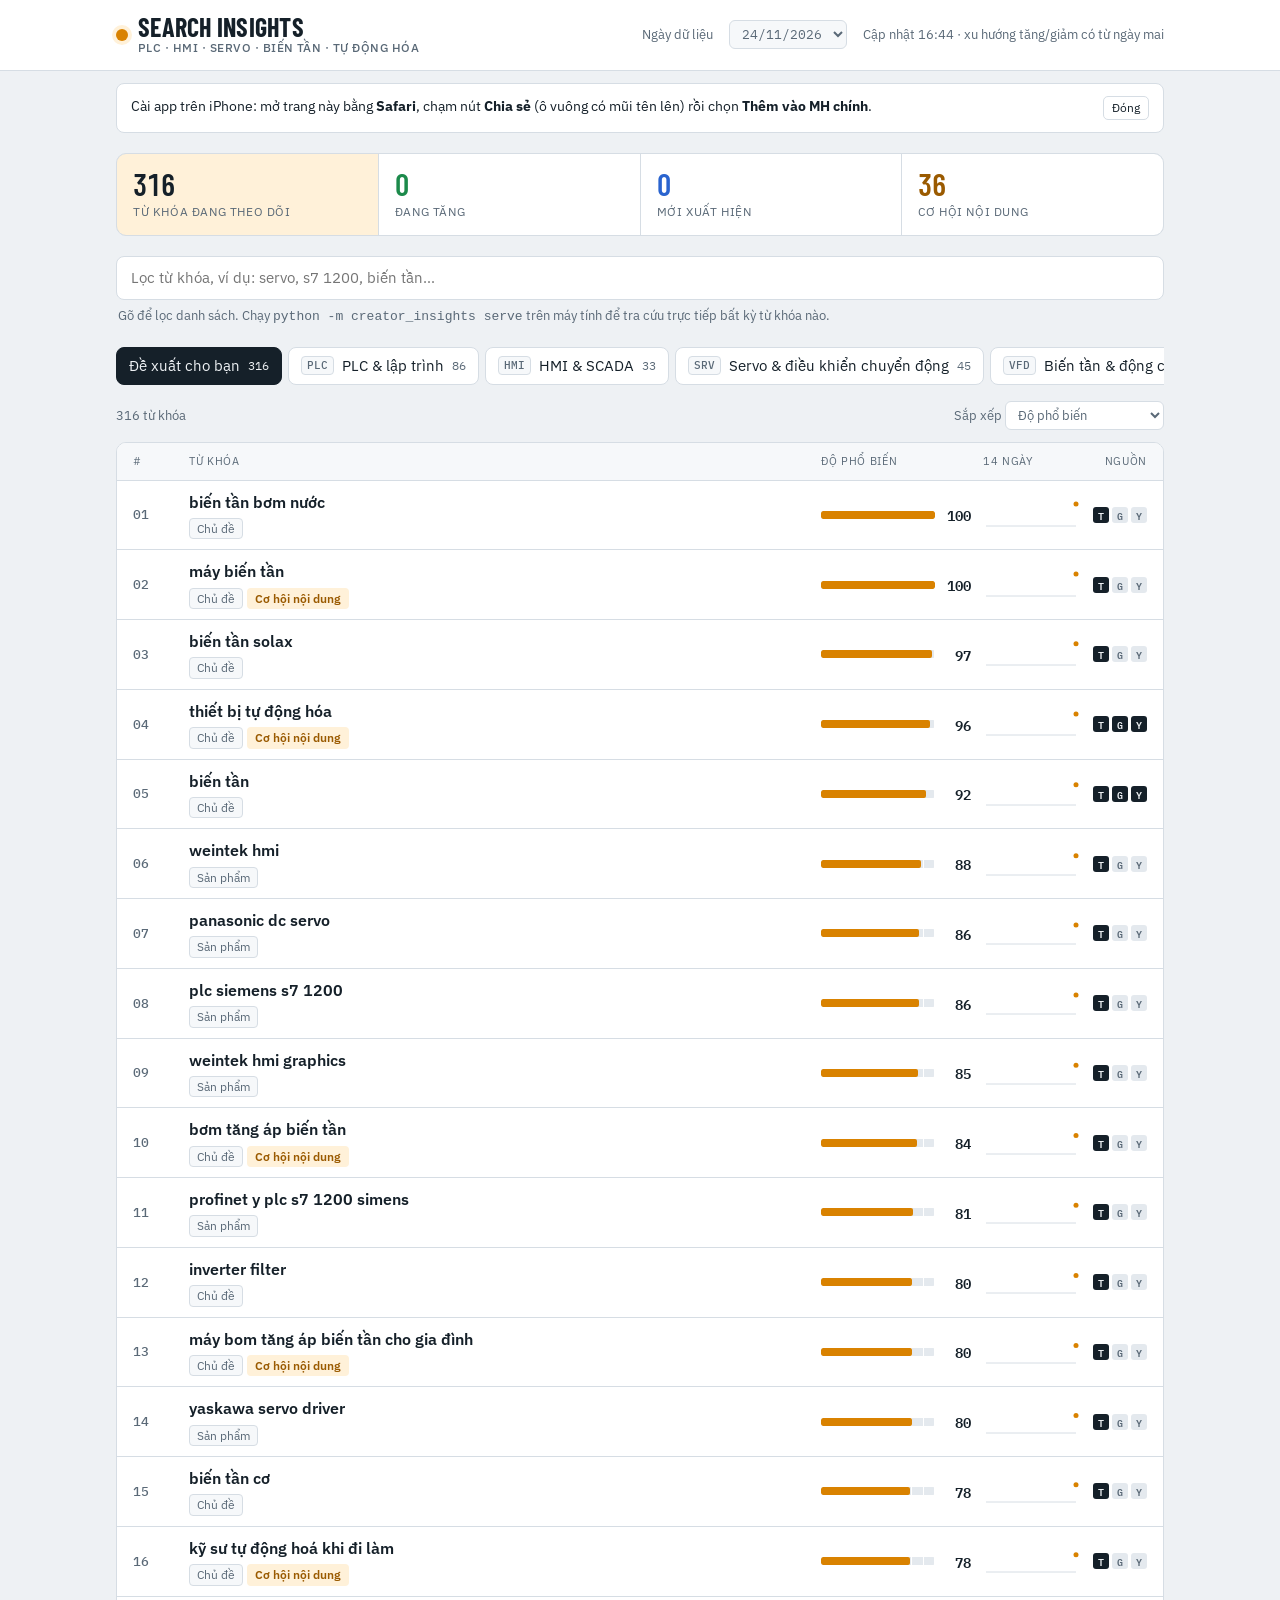
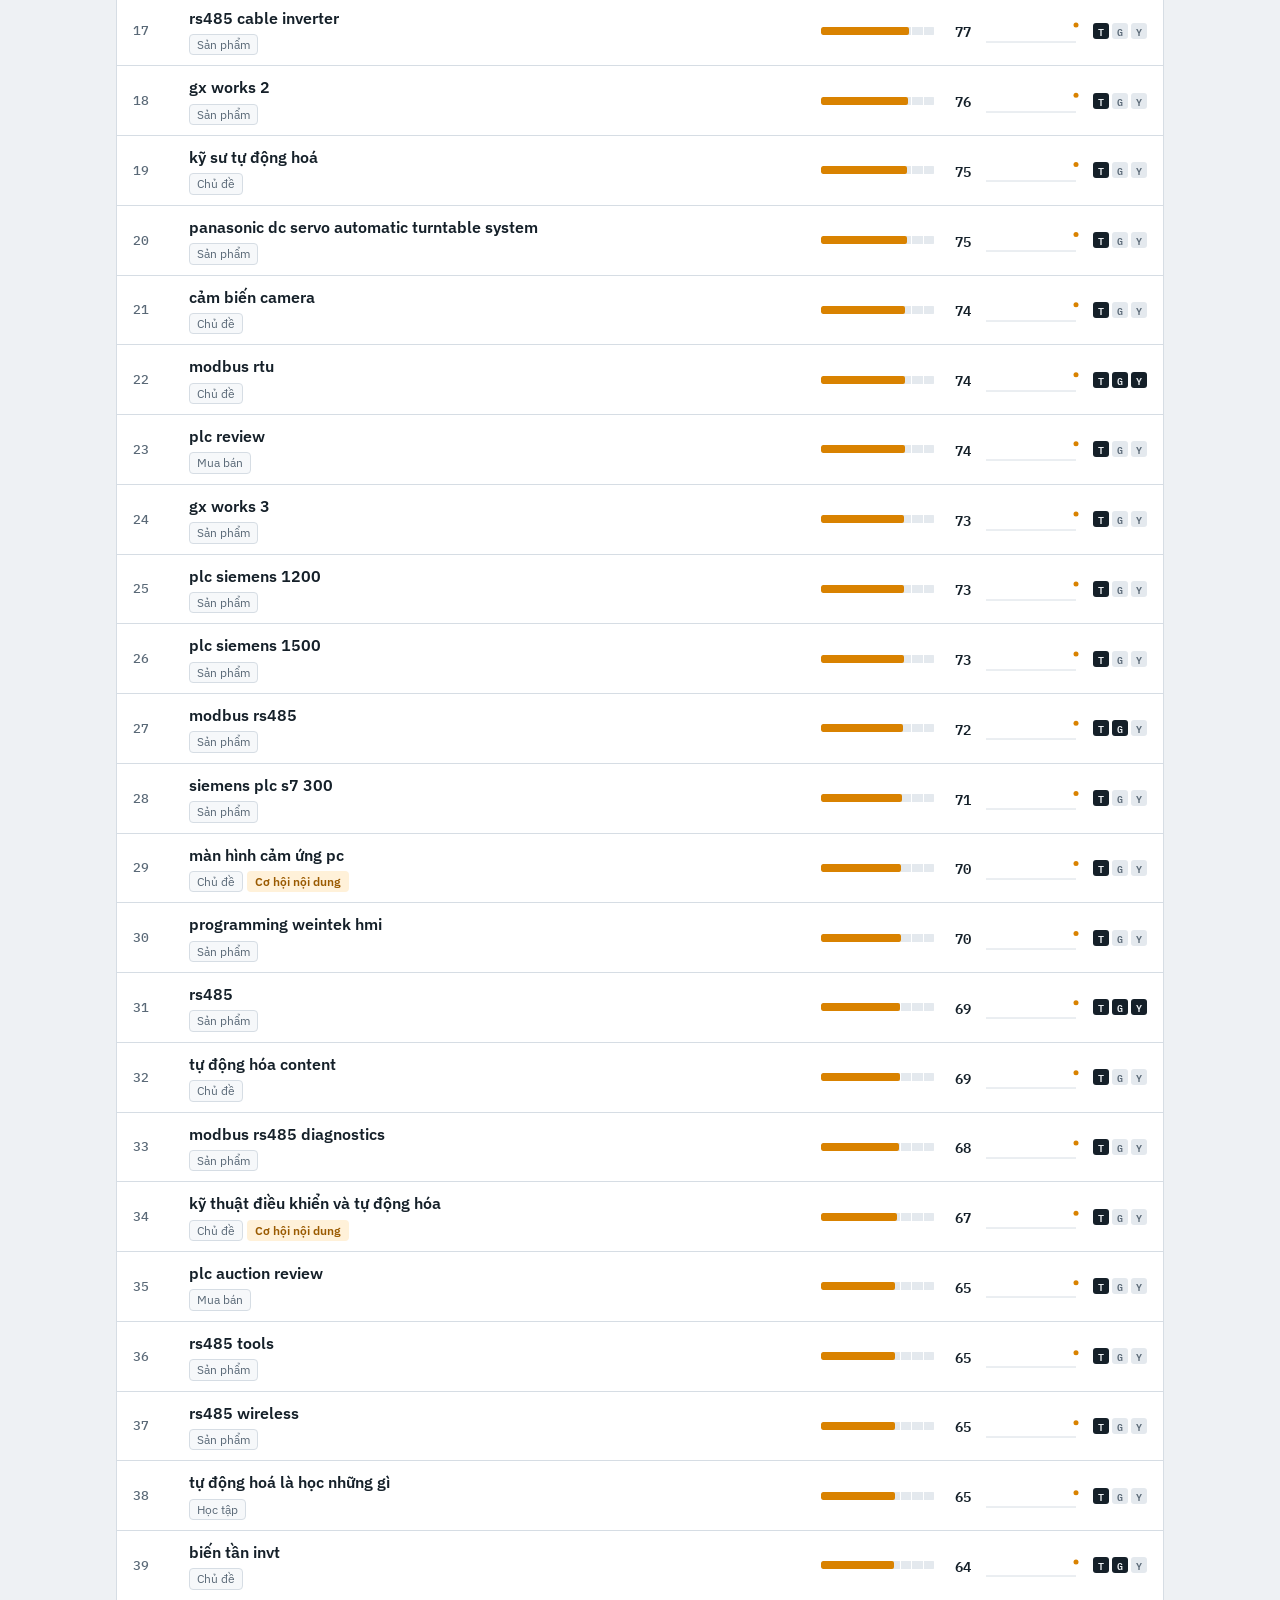
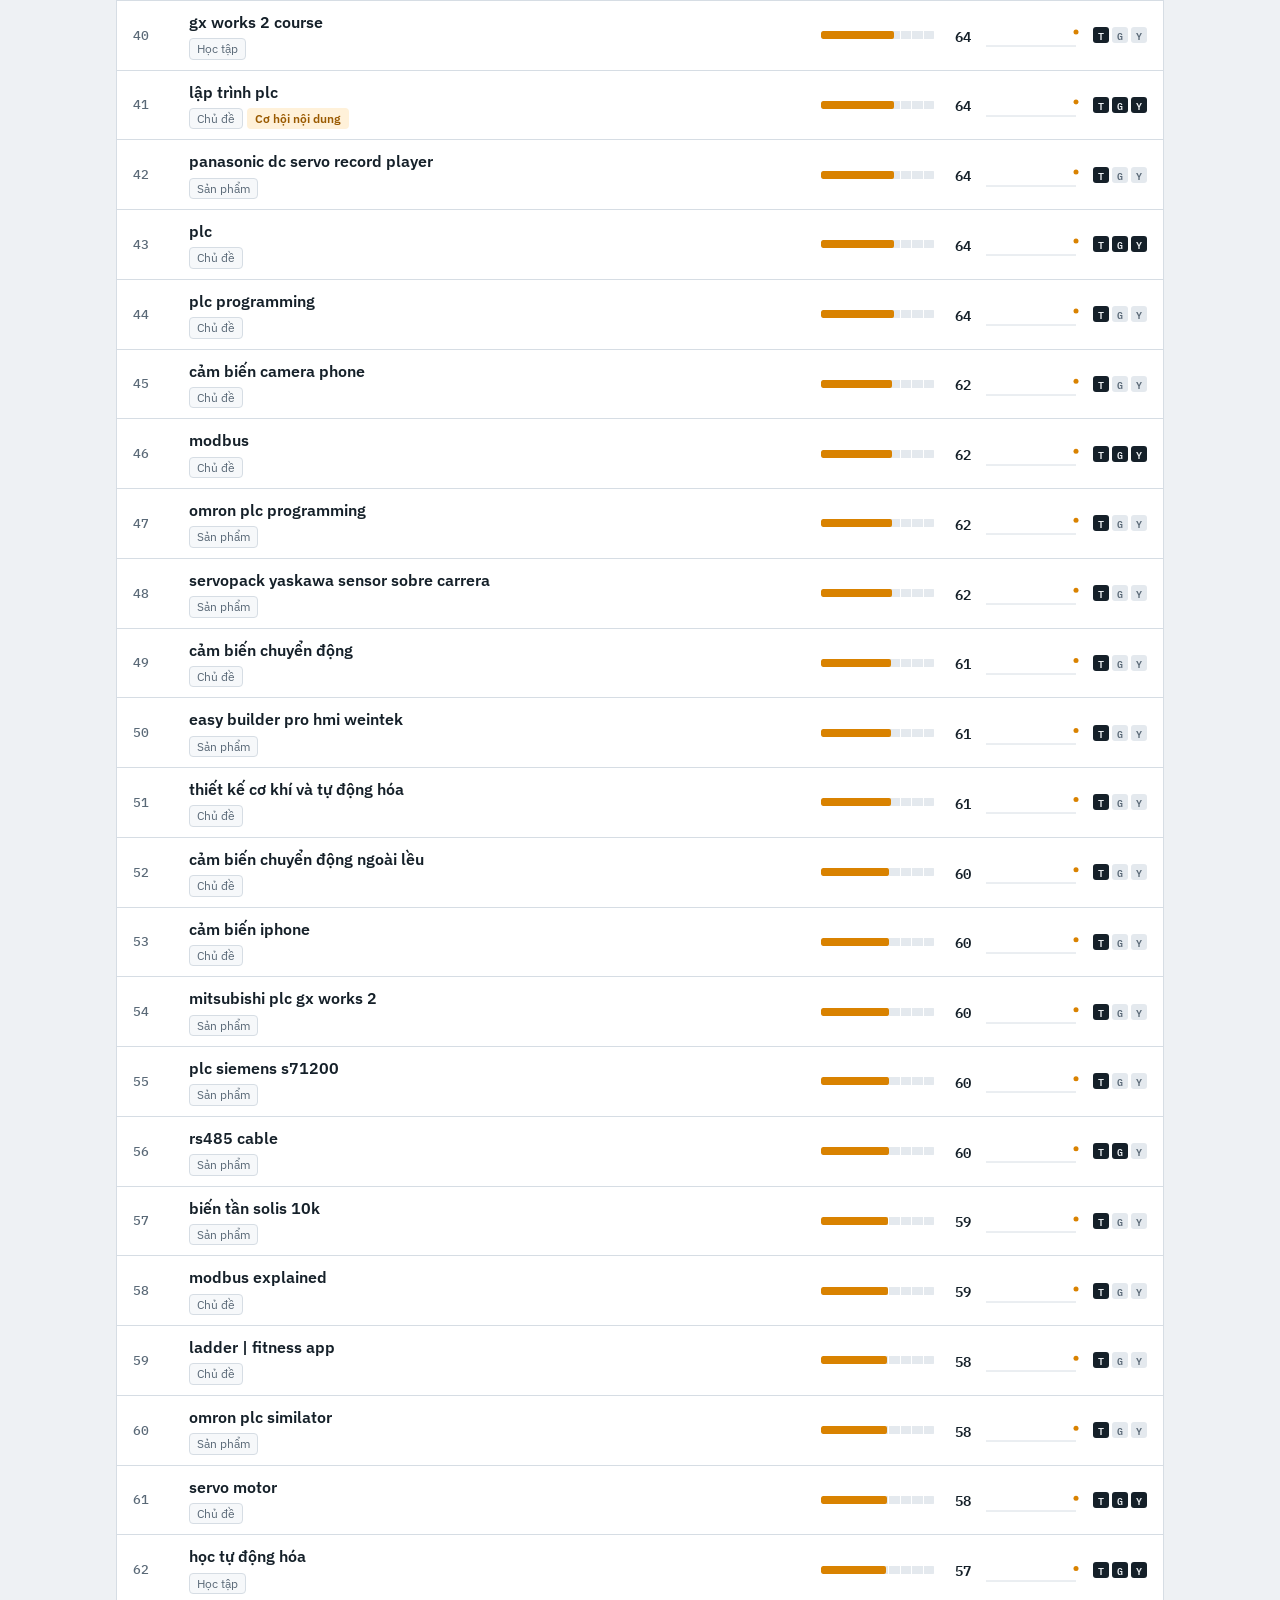
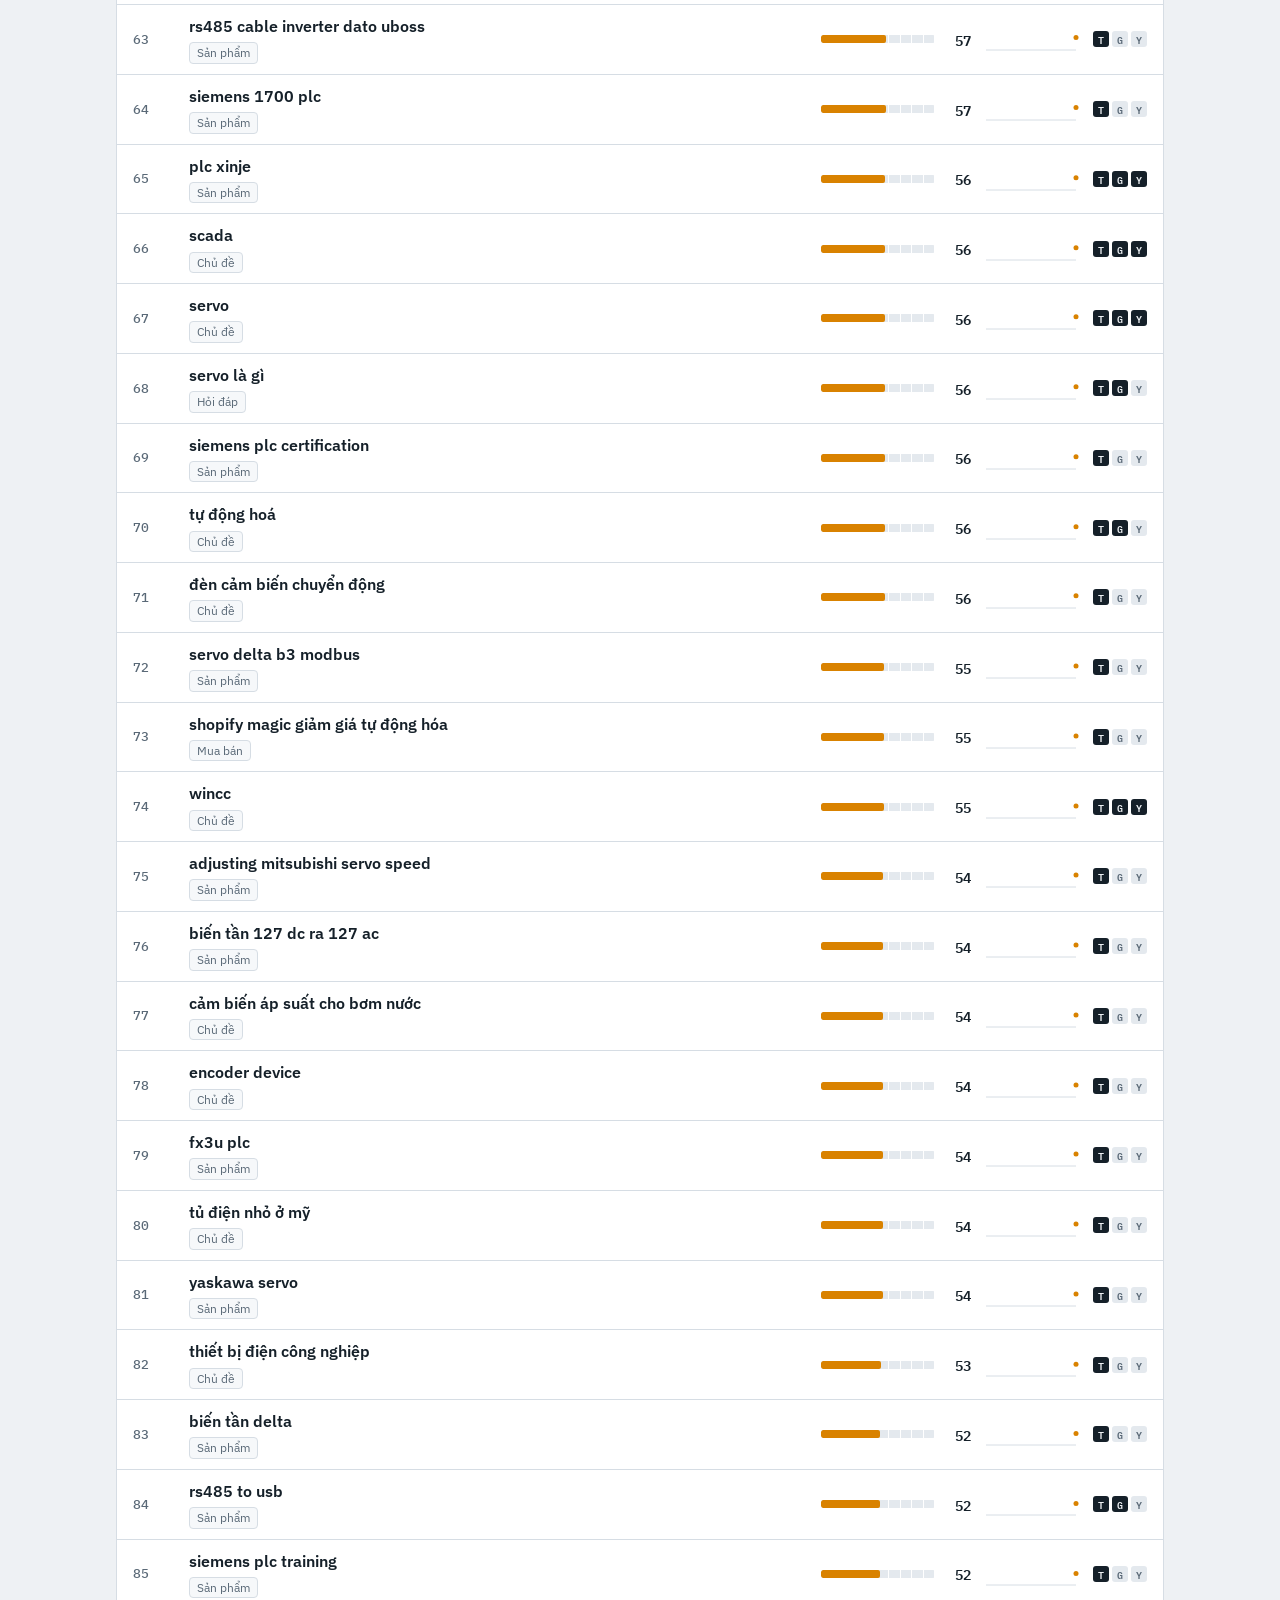
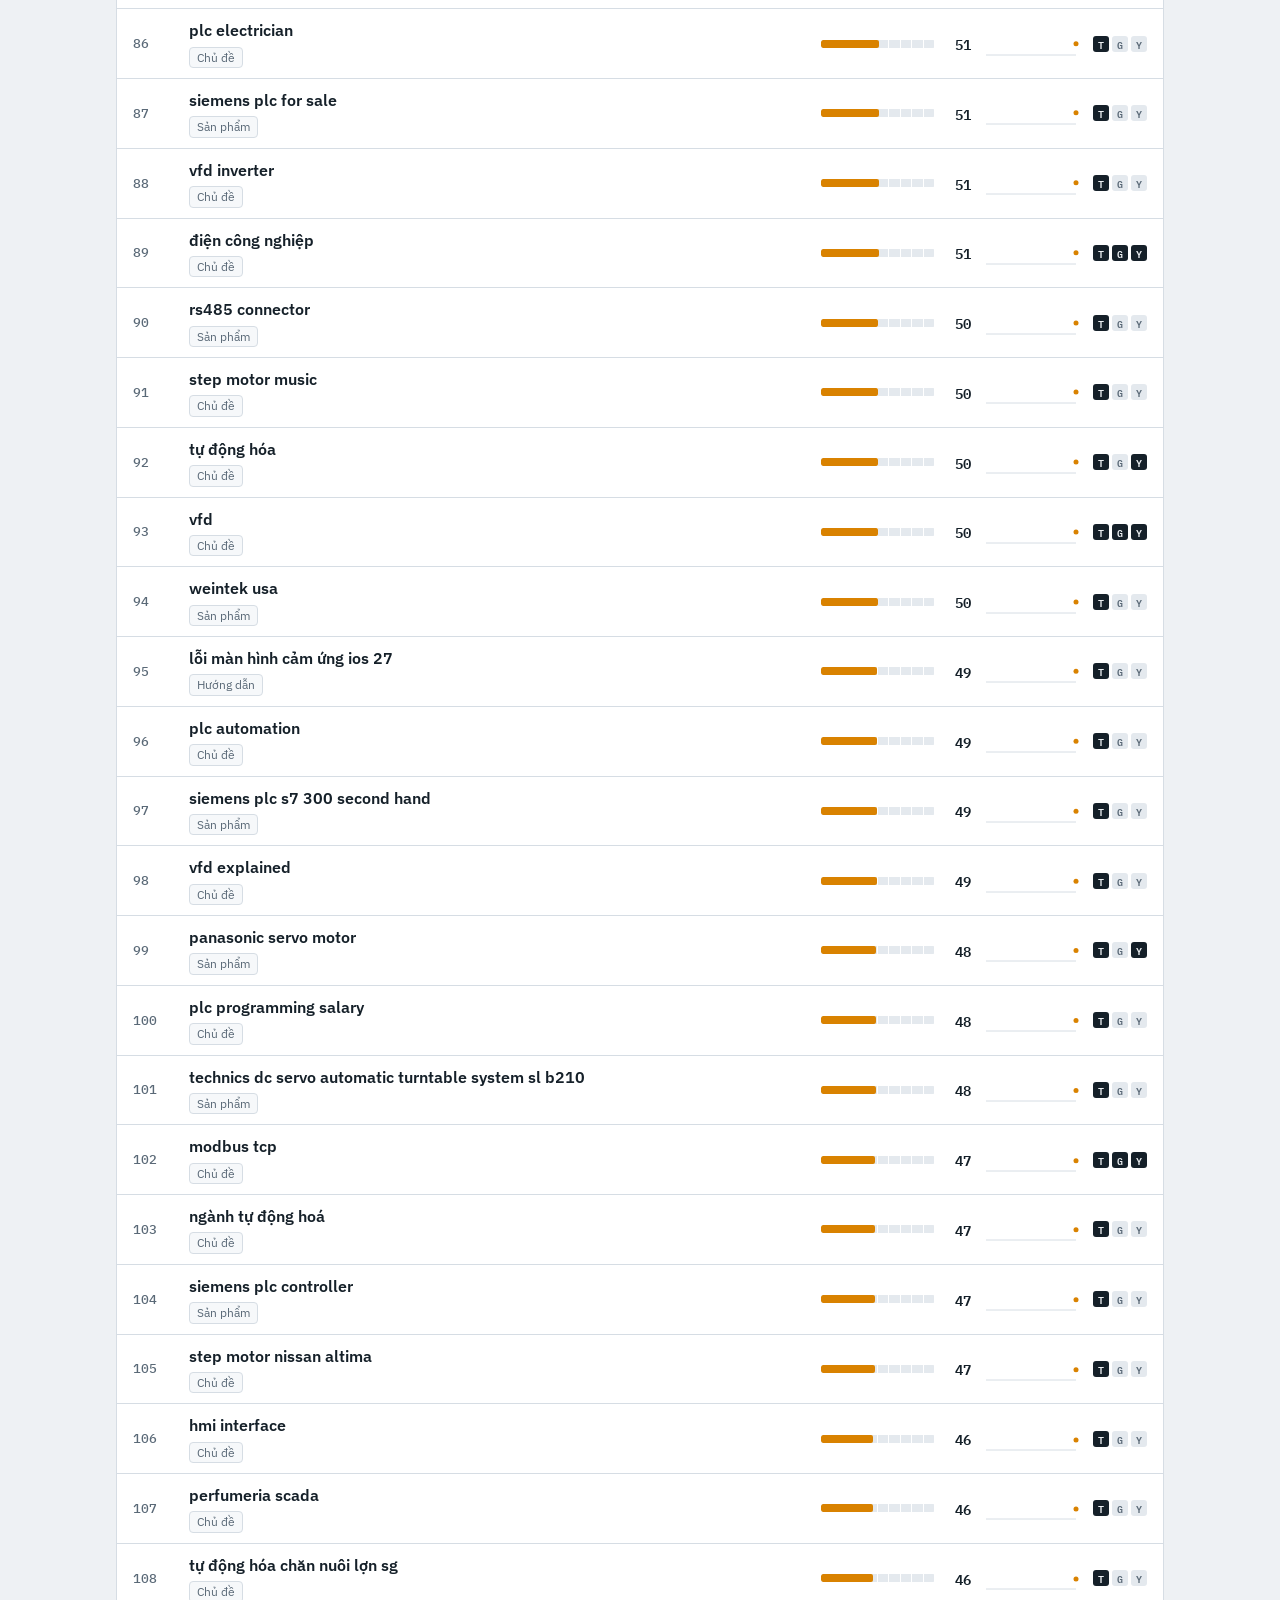
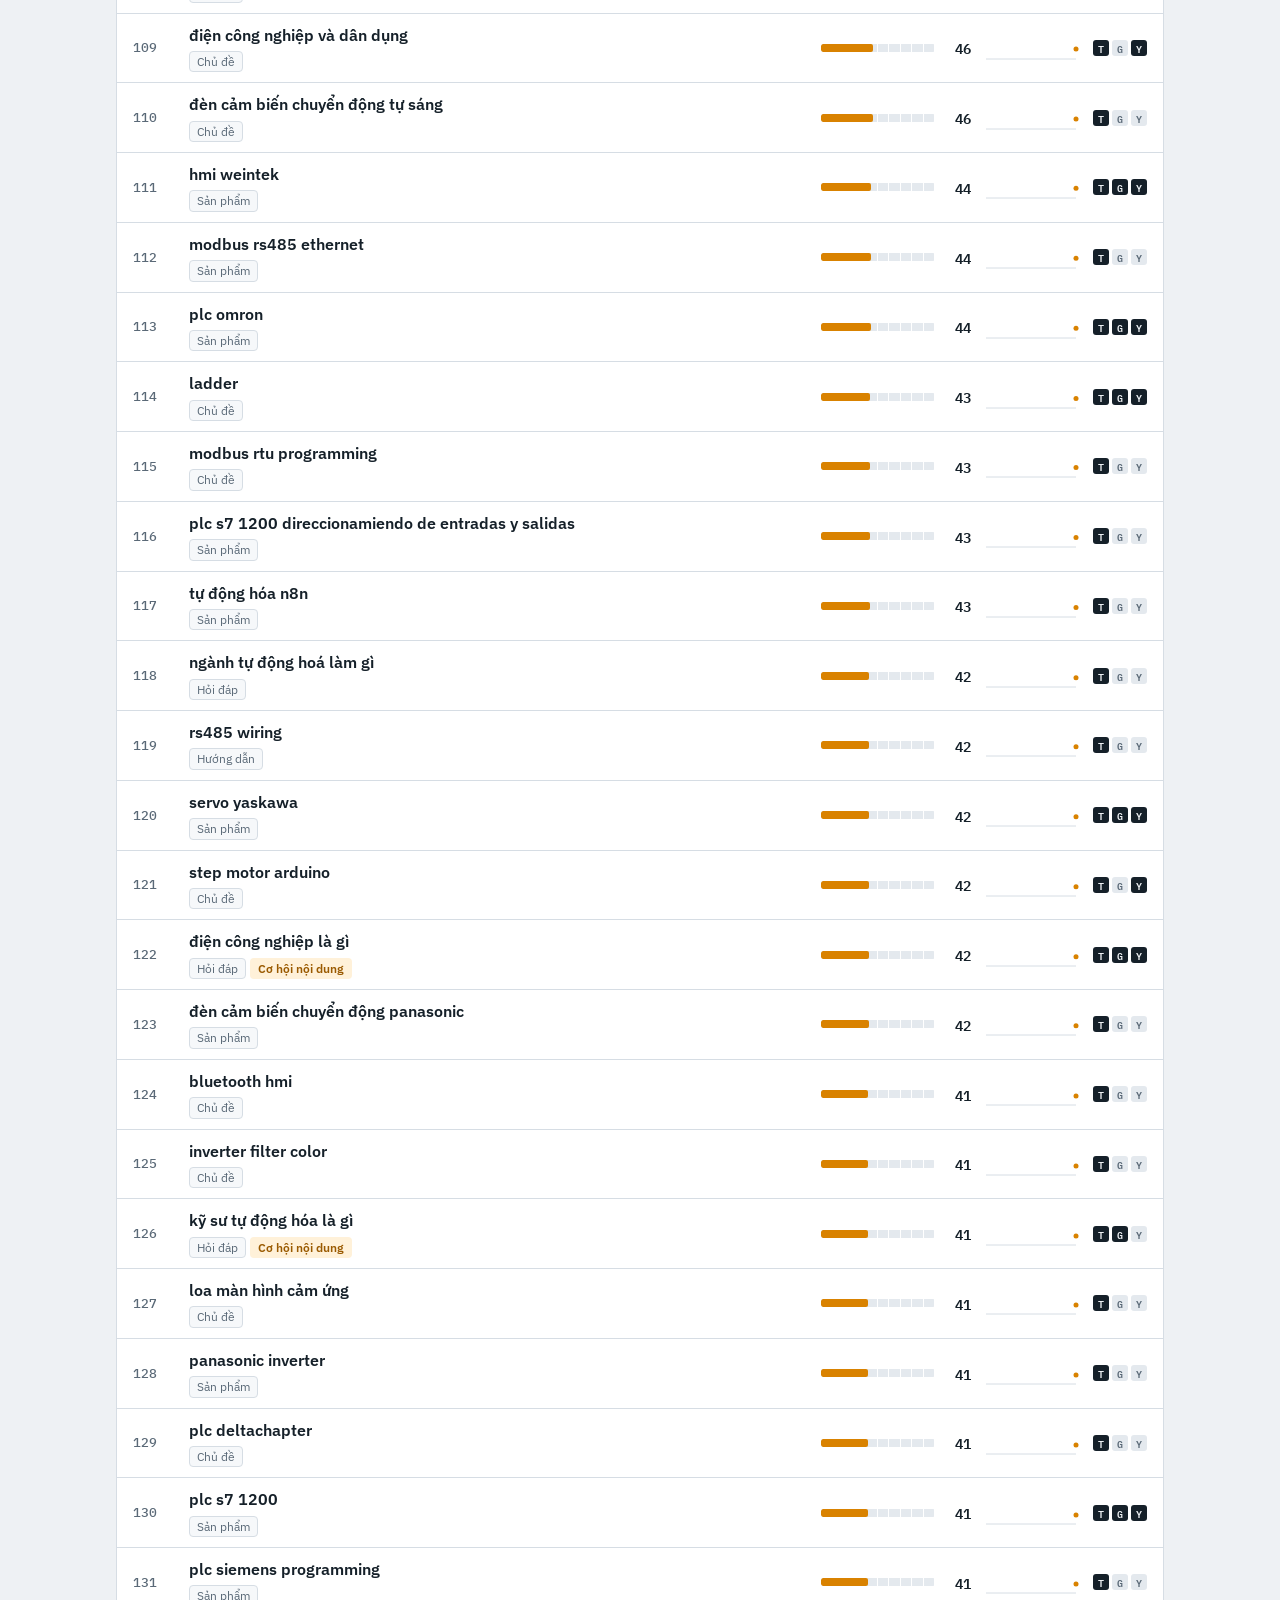
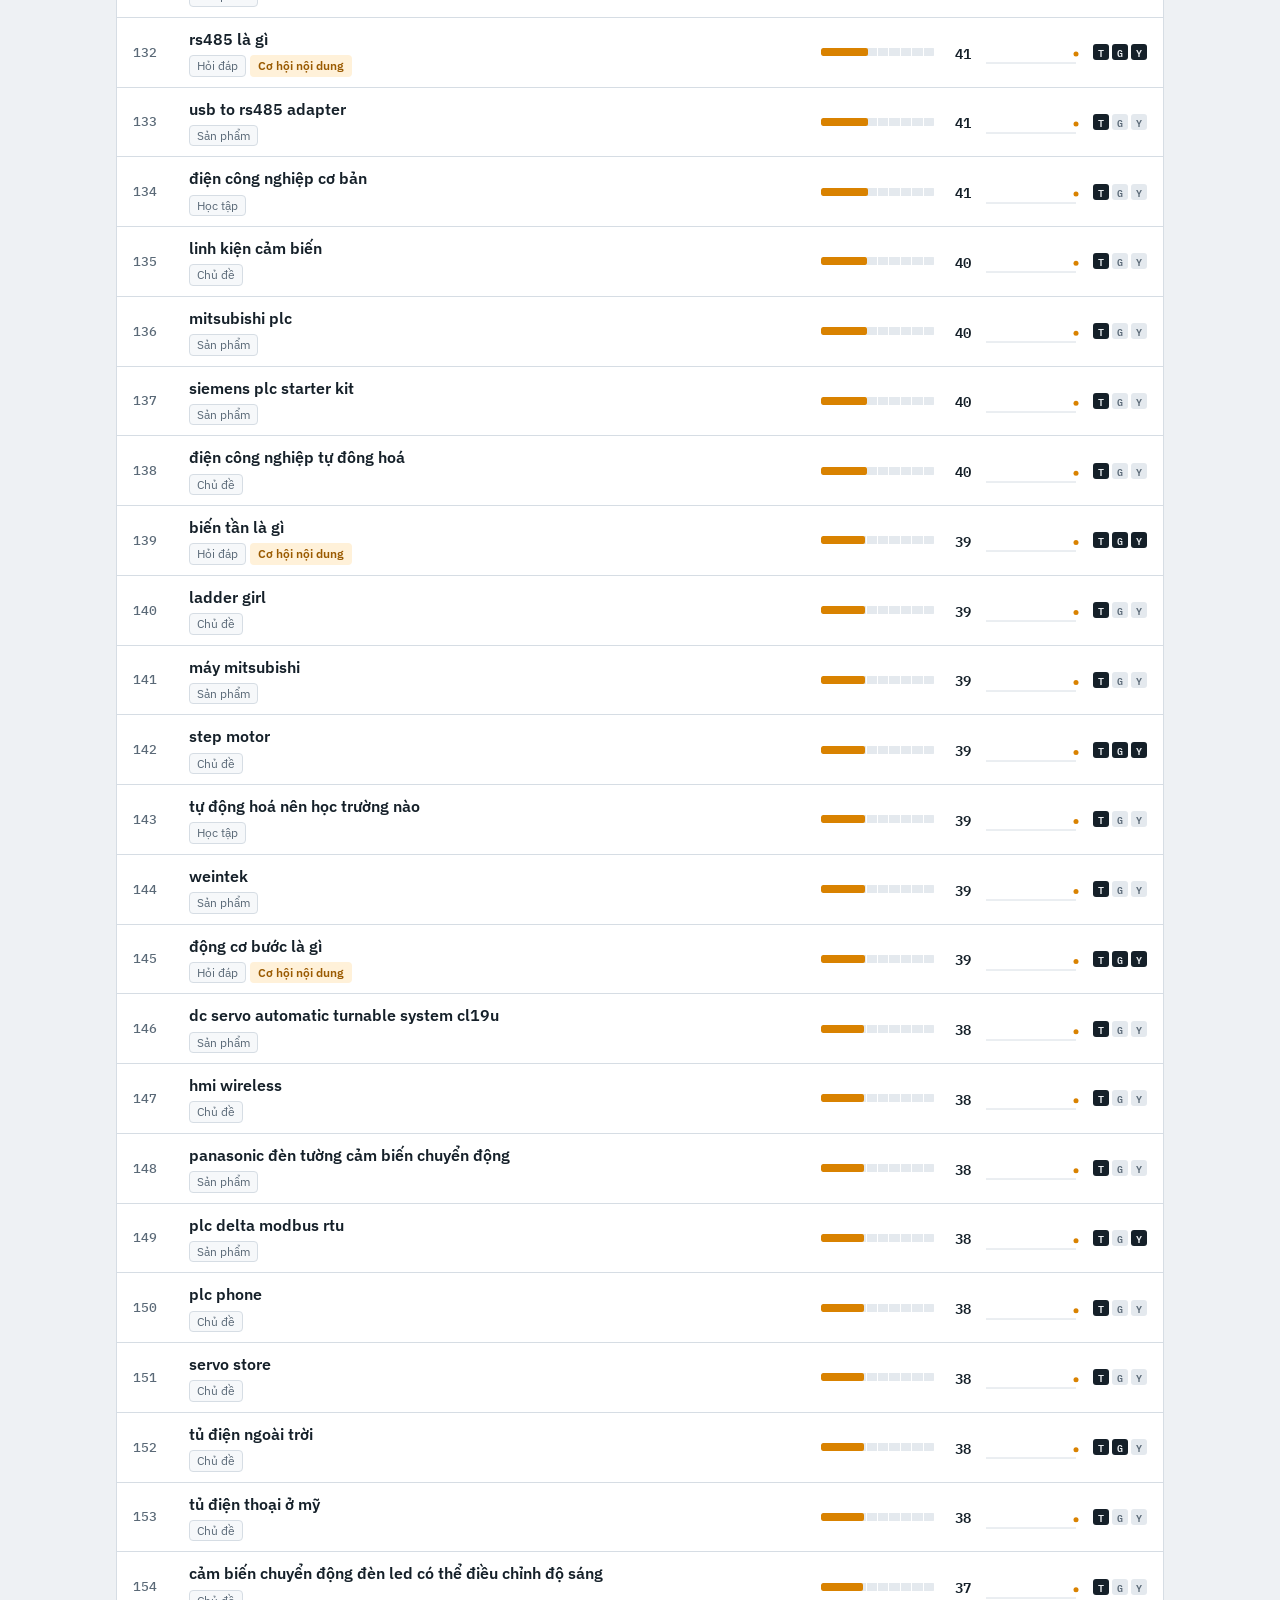
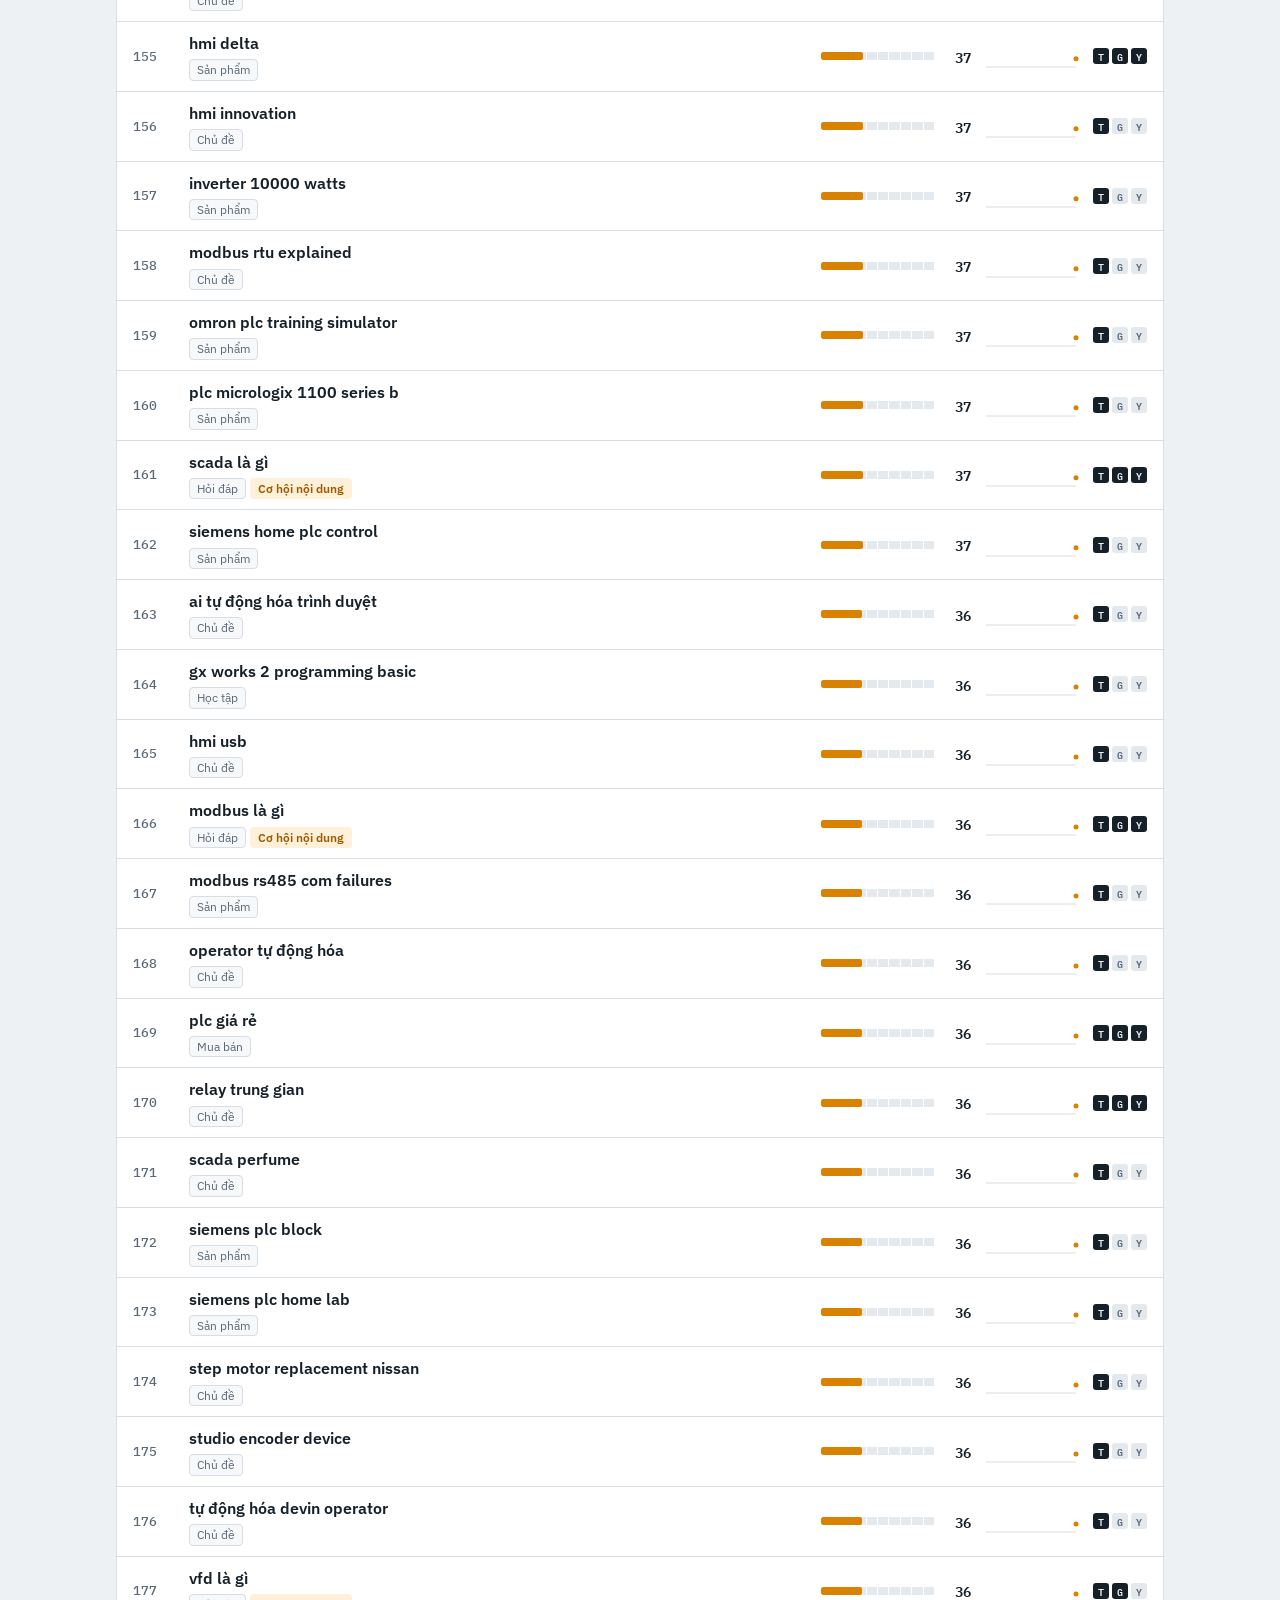
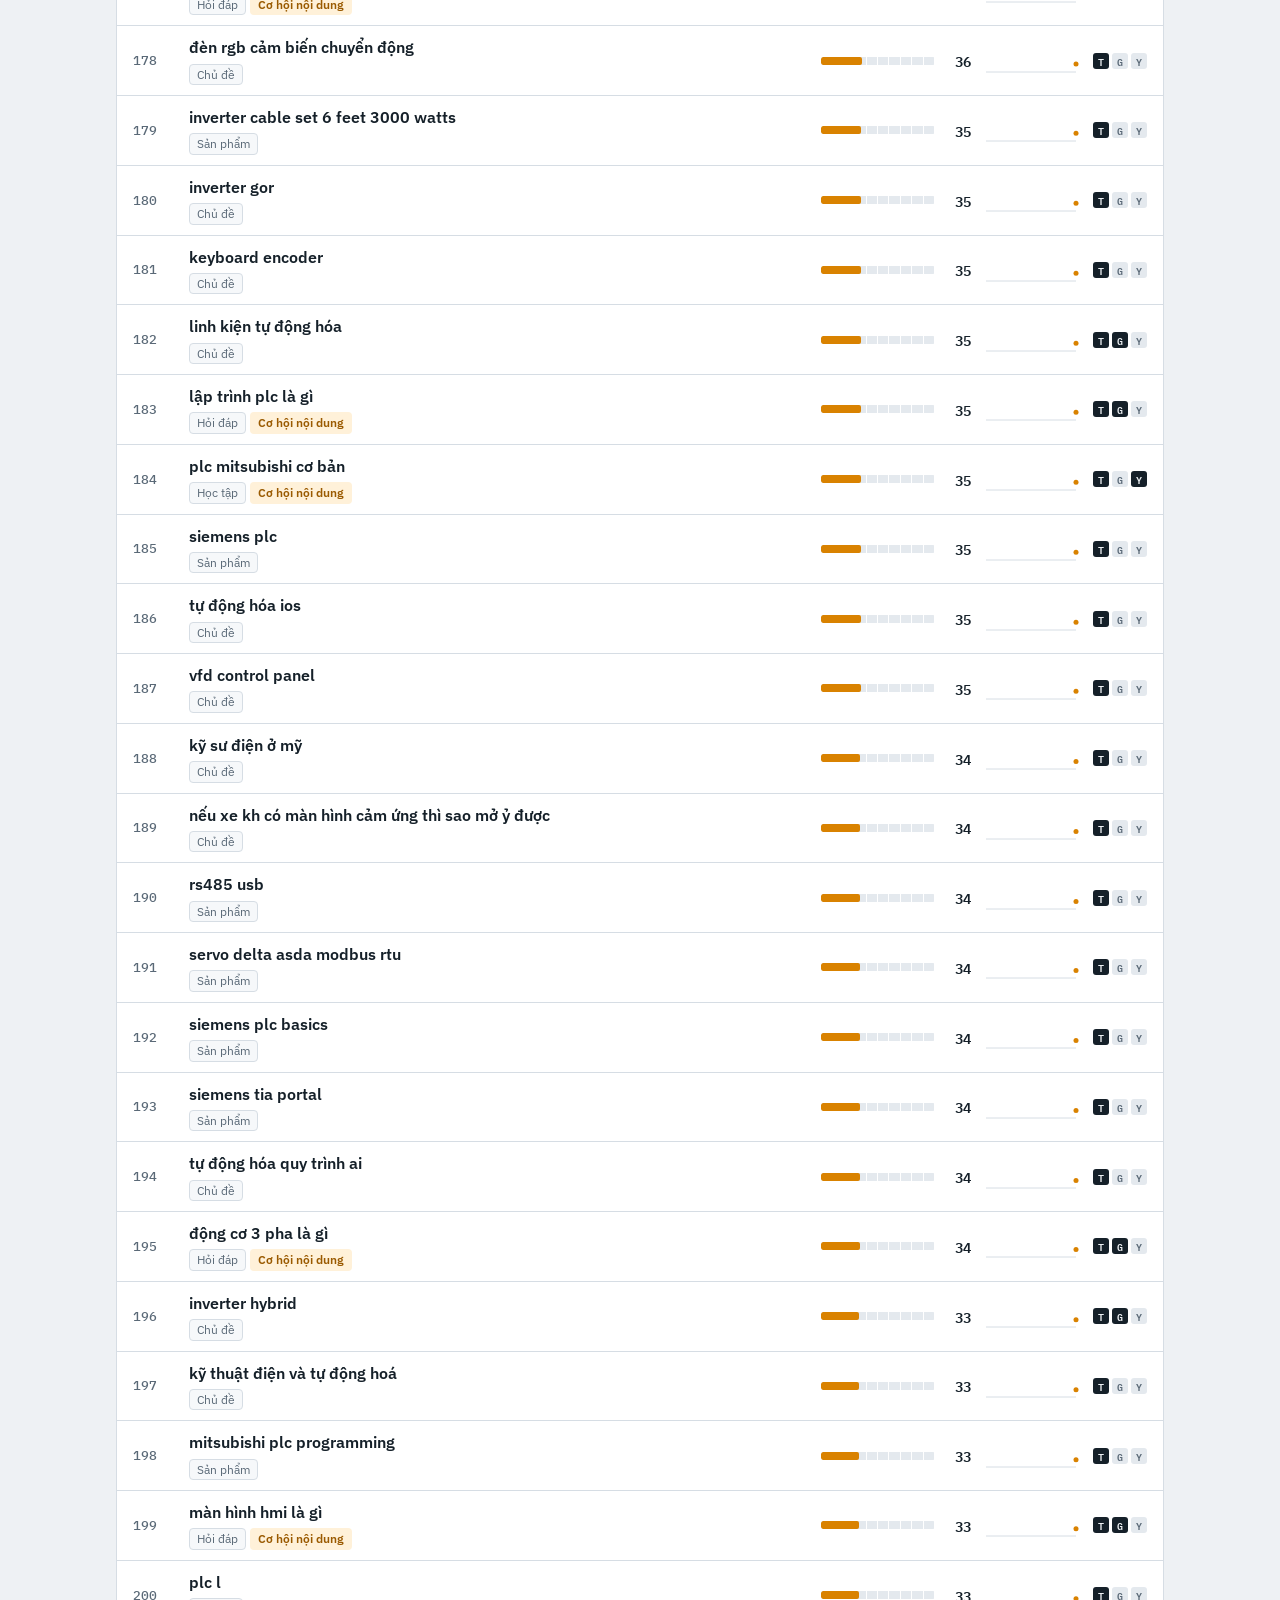
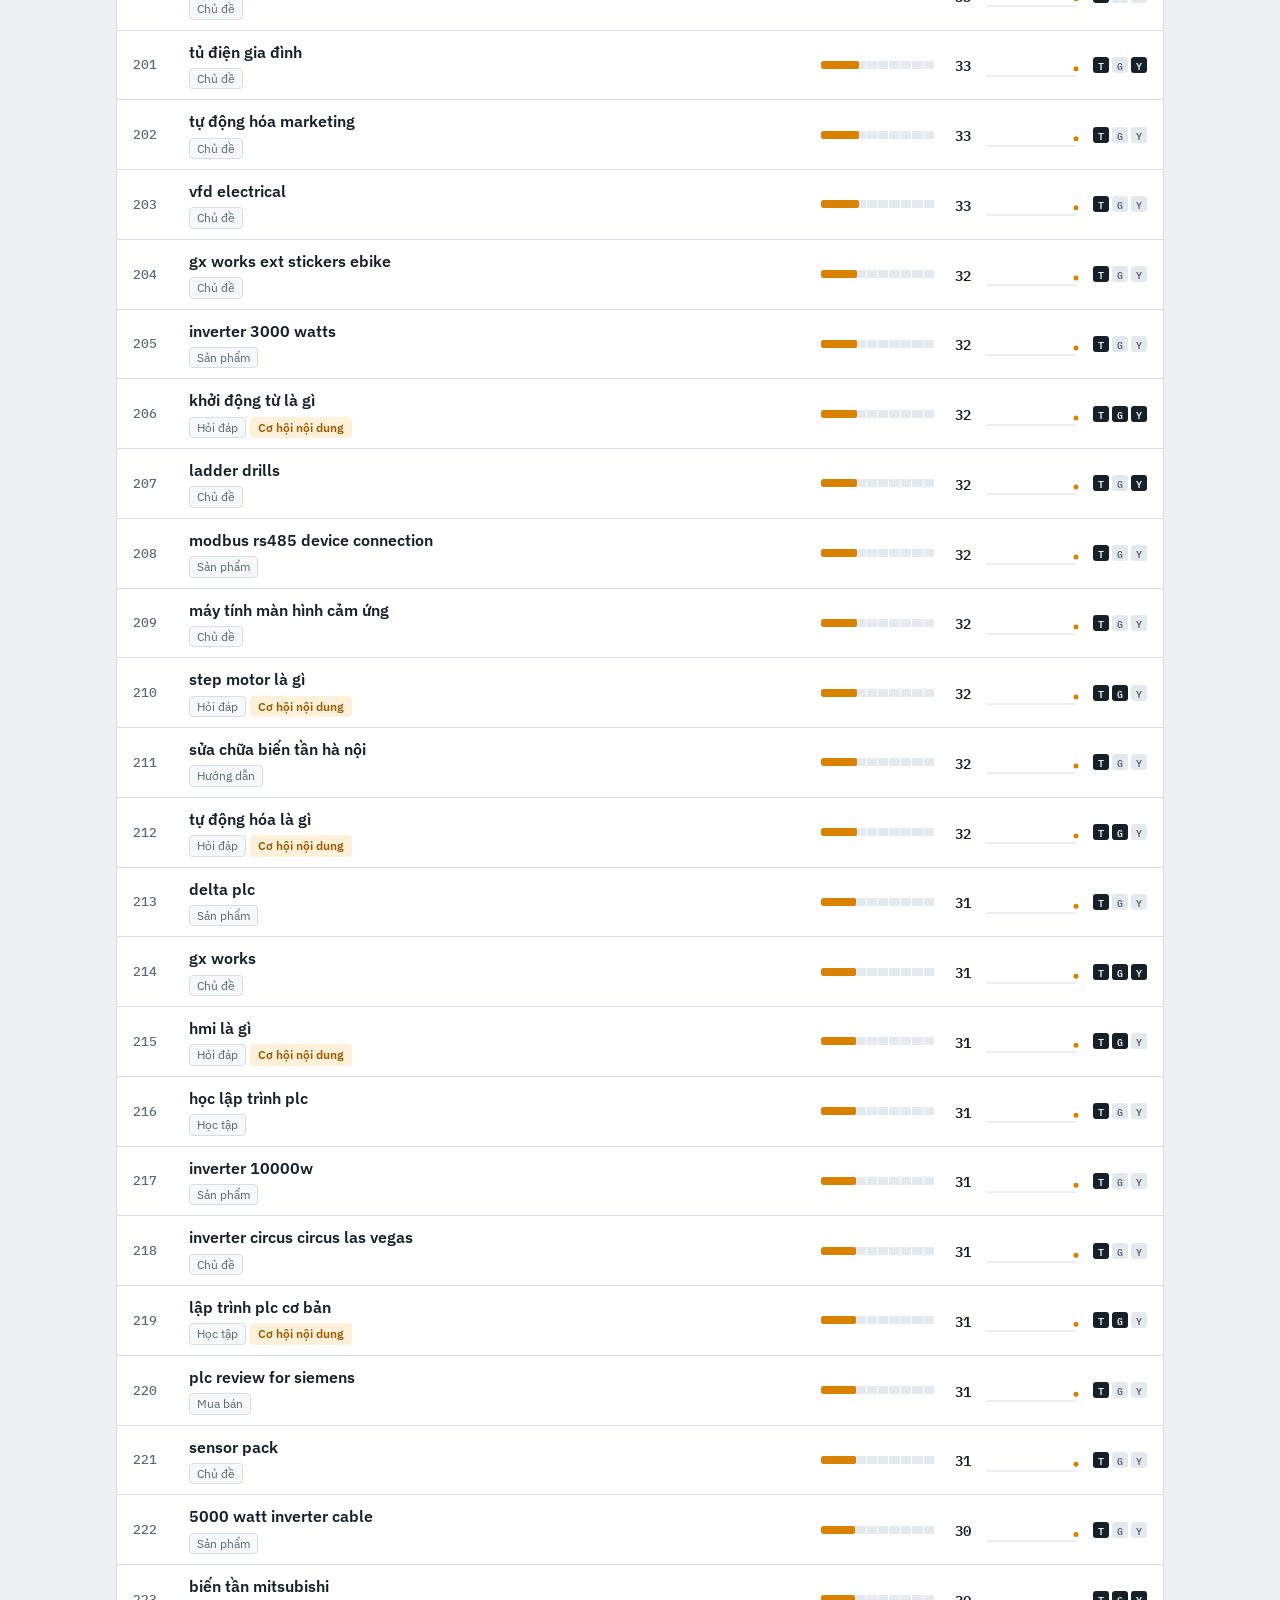
==== commit 5d4f8a24: "Make the insights dashboard an installable phone app (PWA) Adds a web app manifest, icons, and a ser" ====
--- a/insights/index.html
+++ b/insights/index.html
@@ -5,6 +5,15 @@
 <meta name="viewport" content="width=device-width, initial-scale=1, viewport-fit=cover">
 <title>Search Insights Tự động hóa</title>
 <meta name="description" content="Từ khóa đang được tìm nhiều trên TikTok về PLC, HMI, servo, biến tần và tự động hóa — cập nhật mỗi ngày.">
+<link rel="manifest" href="manifest.webmanifest">
+<link rel="icon" type="image/png" href="icons/favicon.png">
+<link rel="apple-touch-icon" href="icons/apple-touch-icon.png">
+<meta name="theme-color" content="#ffffff" media="(prefers-color-scheme: light)">
+<meta name="theme-color" content="#151d25" media="(prefers-color-scheme: dark)">
+<meta name="mobile-web-app-capable" content="yes">
+<meta name="apple-mobile-web-app-capable" content="yes">
+<meta name="apple-mobile-web-app-title" content="Insights">
+<meta name="apple-mobile-web-app-status-bar-style" content="default">
 <link rel="preconnect" href="https://fonts.googleapis.com">
 <link rel="preconnect" href="https://fonts.gstatic.com" crossorigin>
 <link rel="stylesheet" href="https://fonts.googleapis.com/css2?family=Barlow+Condensed:wght@500;600;700&family=IBM+Plex+Mono:wght@400;500&family=IBM+Plex+Sans:wght@400;500;600&display=swap">
@@ -63,7 +72,11 @@
 
 /* Thanh trạng thái */
 .status { background: var(--surface); border-bottom: 1px solid var(--line); }
+.status { padding-top: env(safe-area-inset-top, 0px); }
 .status .wrap { display: flex; flex-wrap: wrap; align-items: center; gap: 12px 24px; padding-block: 14px; }
+.install { border: 1px solid var(--accent); background: var(--accent-soft); color: var(--accent-ink); border-radius: 6px; padding: 4px 10px; font-size: 13px; font-weight: 600; cursor: pointer; }
+.ios-tip { margin-top: 12px; padding: 12px 14px; border-radius: 8px; background: var(--surface); border: 1px solid var(--line); font-size: 14px; display: flex; gap: 12px; align-items: flex-start; justify-content: space-between; }
+.offline { margin-top: 12px; padding: 8px 12px; border-radius: 8px; background: var(--surface-2); border: 1px dashed var(--line); font-size: 13px; color: var(--muted); }
 .brand { display: flex; align-items: center; gap: 10px; margin-right: auto; min-width: 0; }
 .lamp { width: 12px; height: 12px; border-radius: 50%; background: var(--accent); box-shadow: 0 0 0 4px var(--accent-soft); flex: none; }
 .lamp.off { background: var(--muted); box-shadow: 0 0 0 4px var(--bar-track); }
@@ -153,6 +166,7 @@
 .toast.show { opacity: 1; }
 
 @media (max-width: 760px) {
+  .desk-only { display: none; }
   .summary { grid-template-columns: repeat(2, minmax(0, 1fr)); }
   .head { display: none; }
   .row-main { grid-template-columns: 32px minmax(0, 1fr) 72px; grid-template-areas: "r k k" "r g s"; row-gap: 8px; }
@@ -178,11 +192,17 @@
       <label for="dateSel">Ngày dữ liệu</label>
       <select id="dateSel"></select>
       <span id="genAt"></span>
+      <button class="install" id="installBtn" type="button" hidden>Cài app lên điện thoại</button>
     </div>
   </div>
 </header>
 
 <main class="wrap">
+  <div class="ios-tip" id="iosTip" hidden>
+    <span>Cài app trên iPhone: mở trang này bằng <b>Safari</b>, chạm nút <b>Chia sẻ</b> (ô vuông có mũi tên lên) rồi chọn <b>Thêm vào MH chính</b>.</span>
+    <button class="mini" id="iosTipClose" type="button">Đóng</button>
+  </div>
+  <div class="offline" id="offline" hidden>Đang ngoại tuyến — hiển thị dữ liệu đã lưu lần trước.</div>
   <div class="summary" id="summary">
     <button class="sum" data-filter="all" aria-pressed="true"><b id="nAll">–</b><span>Từ khóa đang theo dõi</span></button>
     <button class="sum up" data-filter="rising" aria-pressed="false"><b id="nUp">–</b><span>Đang tăng</span></button>
@@ -194,7 +214,7 @@
     <input id="q" type="search" placeholder="Lọc từ khóa, ví dụ: servo, s7 1200, biến tần…" autocomplete="off" aria-label="Tìm từ khóa">
     <button id="liveBtn" type="submit" hidden>Tra cứu trực tiếp</button>
   </form>
-  <p class="hint" id="hint">Gõ để lọc danh sách. Chạy <code>python -m creator_insights serve</code> trên máy để tra cứu trực tiếp bất kỳ từ khóa nào.</p>
+  <p class="hint" id="hint">Gõ để lọc danh sách.<span class="desk-only"> Chạy <code>python -m creator_insights serve</code> trên máy tính để tra cứu trực tiếp bất kỳ từ khóa nào.</span></p>
 
   <div id="banner"></div>
 
@@ -415,6 +435,24 @@
     try { state.lookup = null; load(await getJSON(`data/history/${e.target.value}.json`)); }
     catch { toast("Không mở được dữ liệu ngày này"); }
   });
+  // ---- App trên điện thoại (PWA)
+  const standalone = matchMedia("(display-mode: standalone)").matches || navigator.standalone === true;
+  const isIOS = /iphone|ipad|ipod/i.test(navigator.userAgent) || (navigator.platform === "MacIntel" && navigator.maxTouchPoints > 1);
+  let installEvt = null;
+  addEventListener("beforeinstallprompt", e => { e.preventDefault(); installEvt = e; $("installBtn").hidden = false; });
+  addEventListener("appinstalled", () => { $("installBtn").hidden = true; toast("Đã cài app"); });
+  if (!standalone && isIOS) $("installBtn").hidden = false;
+  $("installBtn").addEventListener("click", async () => {
+    if (installEvt) { installEvt.prompt(); await installEvt.userChoice.catch(() => {}); installEvt = null; $("installBtn").hidden = true; }
+    else $("iosTip").hidden = false;
+  });
+  $("iosTipClose").addEventListener("click", () => { $("iosTip").hidden = true; });
+  const net = () => { $("offline").hidden = navigator.onLine; };
+  addEventListener("online", net); addEventListener("offline", net); net();
+  if ("serviceWorker" in navigator && location.protocol !== "file:") {
+    navigator.serviceWorker.register("sw.js").catch(() => {});
+  }
+
   init();
 })();
 </script>
